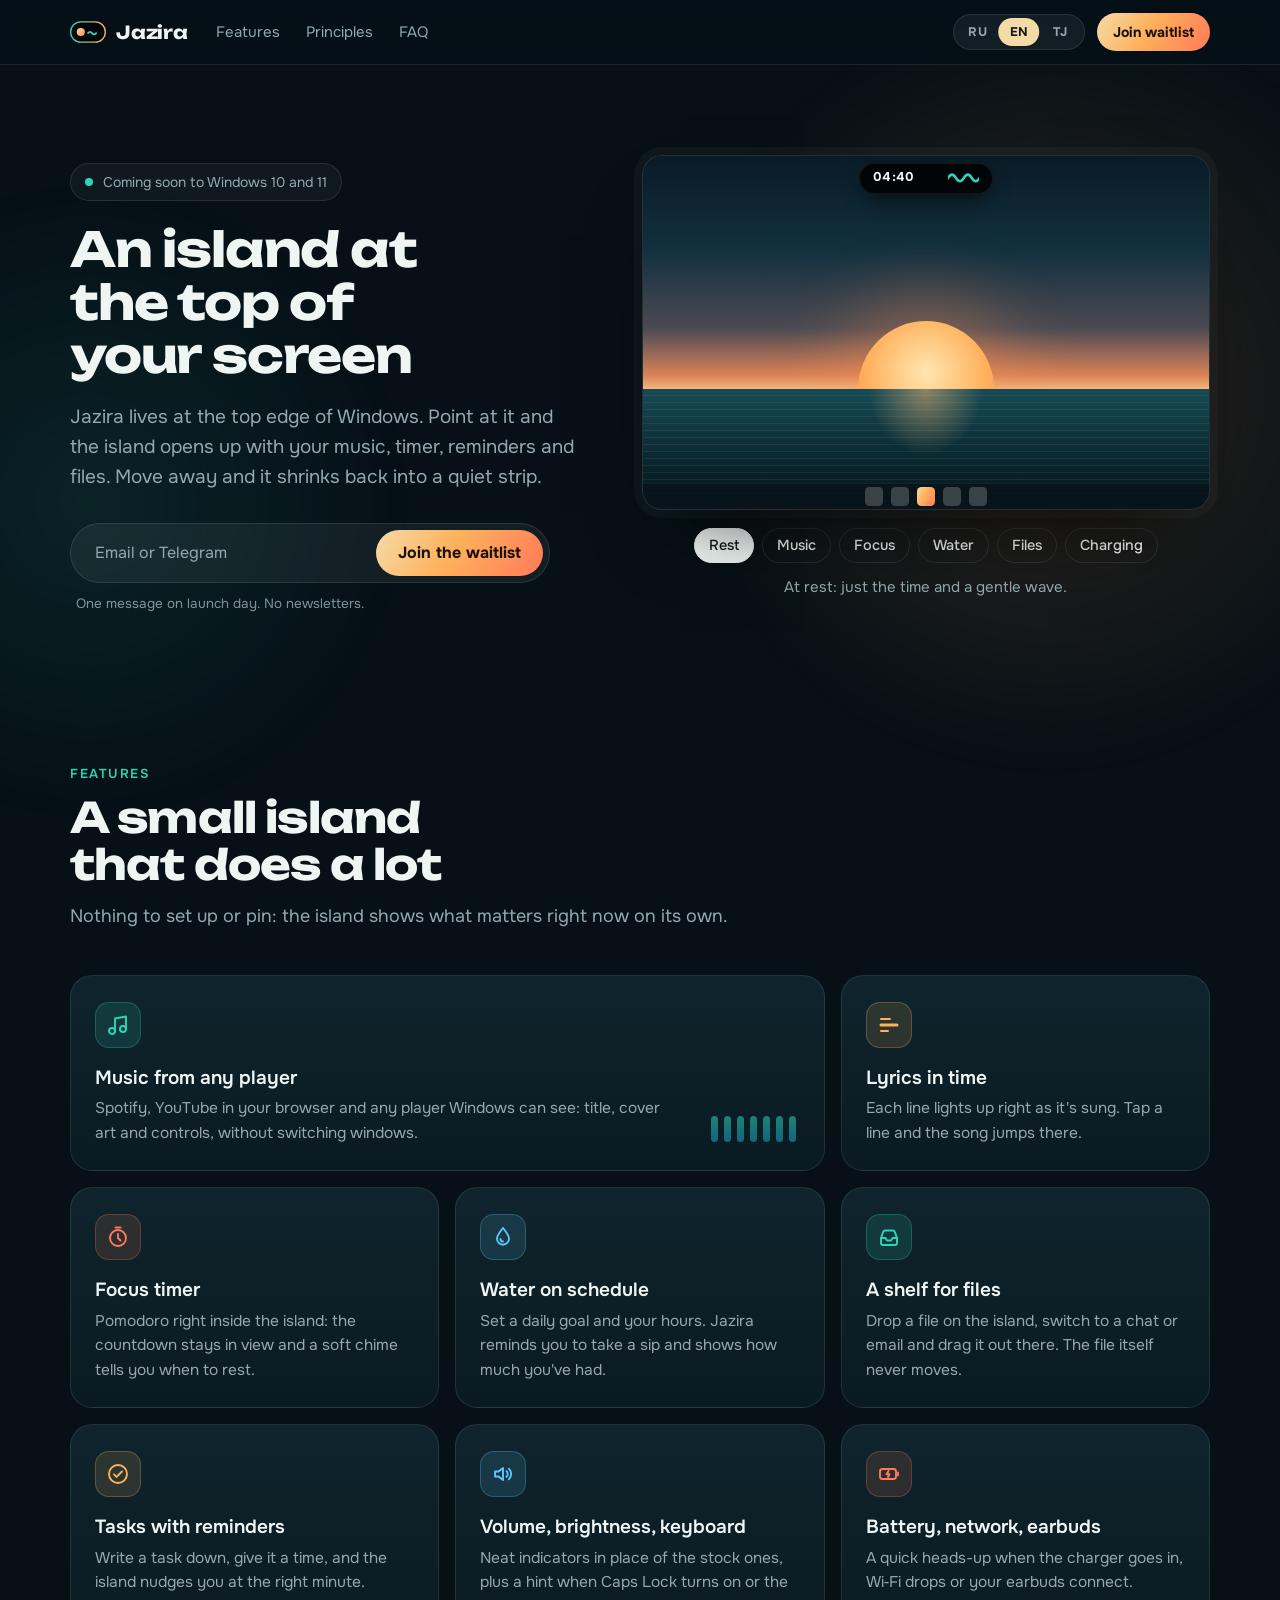
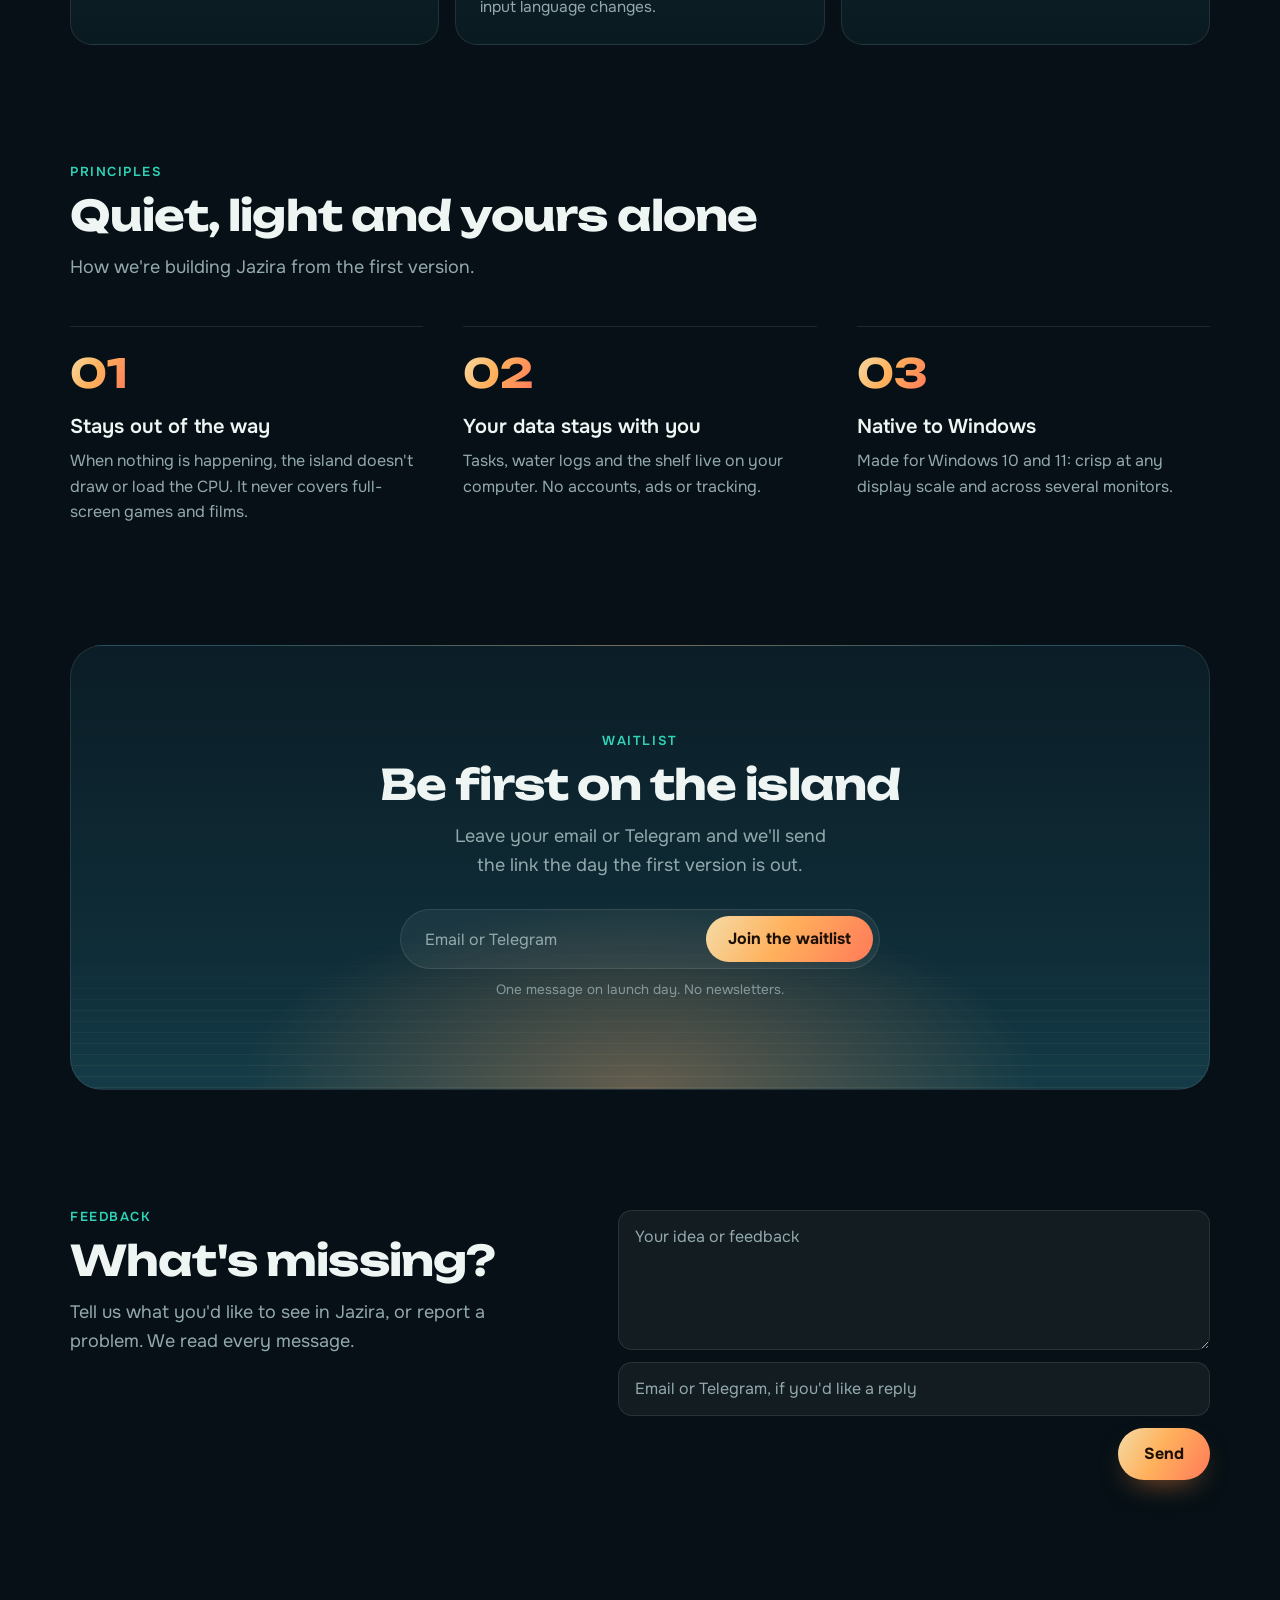
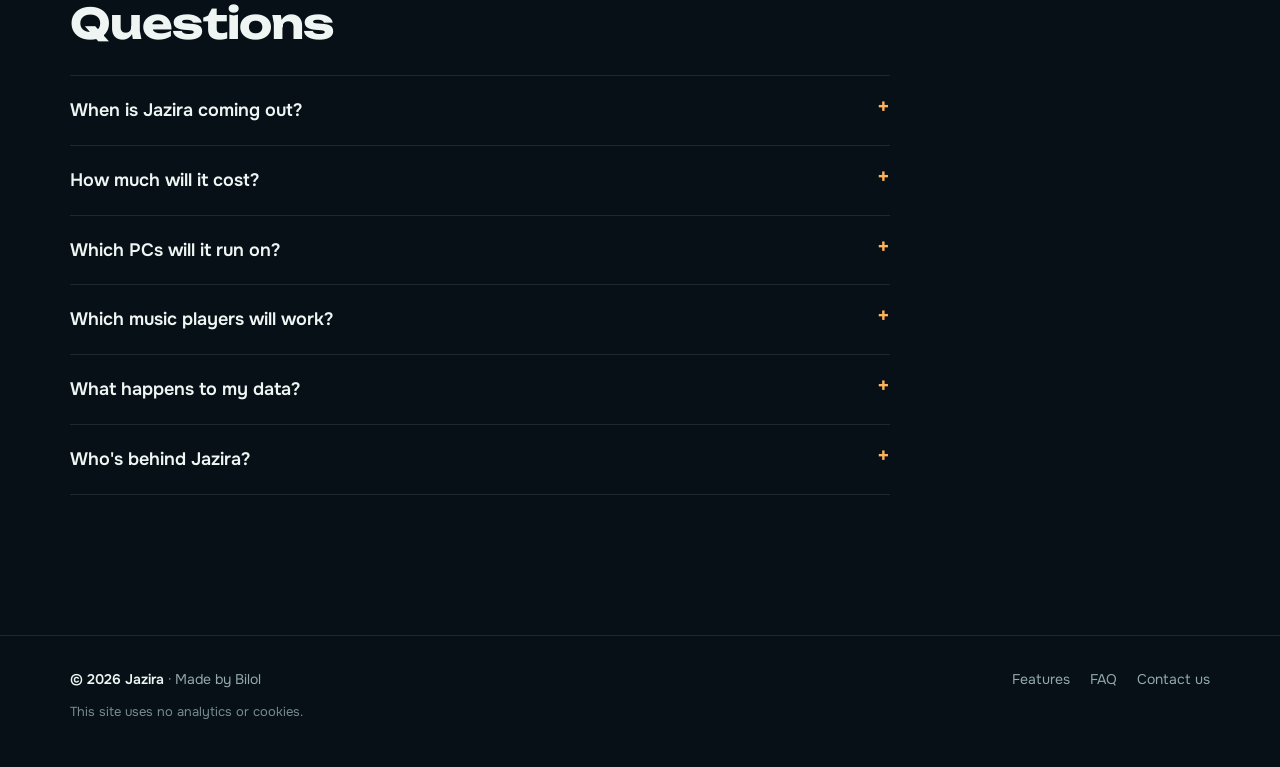
==== index.html @ 810c63dd "Лендинг Jazira: свой сайт с нуля, RU/EN/TJ, лист ожидания и отзывы Что сделано: - index.html + asset" ====
<!doctype html>
<html lang="ru">
<head>
<meta charset="utf-8">
<meta name="viewport" content="width=device-width, initial-scale=1, viewport-fit=cover">
<title>Jazira — маленький остров наверху экрана Windows</title>
<meta name="description" content="Jazira превращает верхний край экрана Windows в живой остров: музыка, тексты песен, таймер фокуса, вода, файлы и задачи — всё на расстоянии одного взгляда.">
<meta name="author" content="Bilol">
<meta name="theme-color" content="#061016">
<meta property="og:type" content="website">
<meta property="og:site_name" content="Jazira">
<meta property="og:title" content="Jazira — маленький остров наверху экрана Windows">
<meta property="og:description" content="Музыка, тексты песен, таймер фокуса, вода и файлы — в маленьком острове у верхнего края Windows.">
<!-- При публикации замените на абсолютный адрес: https://<домен>/assets/og.png -->
<meta property="og:image" content="assets/og.png">
<meta name="twitter:card" content="summary_large_image">
<link rel="icon" href="assets/icon.svg" type="image/svg+xml">
<link rel="icon" href="assets/icon-64.png" type="image/png" sizes="64x64">
<link rel="apple-touch-icon" href="assets/icon-192.png">
<link rel="preconnect" href="https://fonts.googleapis.com">
<link rel="preconnect" href="https://fonts.gstatic.com" crossorigin>
<link rel="stylesheet" href="https://fonts.googleapis.com/css2?family=Onest:wght@400..700&family=Unbounded:wght@500..800&display=swap">
<link rel="stylesheet" href="assets/style.css">
<script src="assets/i18n.js" defer></script>
<script src="assets/main.js" defer></script>
</head>
<body>
<a class="skip" href="#main" data-t="a11y.skip">Перейти к содержанию</a>

<header class="top">
  <div class="wrap top-in">
    <a class="logo" href="#main">
      <svg class="logo-mark" viewBox="0 0 40 24" aria-hidden="true">
        <defs>
          <linearGradient id="lgRim" x1="0" x2="1"><stop offset="0" stop-color="#2fd4b8"/><stop offset="1" stop-color="#ffb15c"/></linearGradient>
          <linearGradient id="lgSun" x1="0" y1="0" x2="1" y2="1"><stop offset="0" stop-color="#ffe0a3"/><stop offset="1" stop-color="#ff8a4c"/></linearGradient>
        </defs>
        <rect x=".75" y=".75" width="38.5" height="22.5" rx="11.25" fill="#020507" stroke="url(#lgRim)" stroke-width="1.5"/>
        <circle cx="12" cy="12" r="4.5" fill="url(#lgSun)"/>
        <path d="M20 13.2c1.5-1.9 3-1.9 4.5 0s3 1.9 4.5 0" fill="none" stroke="#2fd4b8" stroke-width="2" stroke-linecap="round"/>
      </svg>
      <span class="js-brand">Jazira</span>
    </a>
    <nav class="nav" aria-label="Главное меню" data-t-attr="aria-label:nav.label">
      <a href="#features" data-t="nav.features">Возможности</a>
      <a href="#principles" data-t="nav.principles">Принципы</a>
      <a href="#faq" data-t="nav.faq">Вопросы</a>
    </nav>
    <div class="top-r">
      <div class="lang" role="group" aria-label="Язык" data-t-attr="aria-label:lang.label">
        <i class="lang-thumb" aria-hidden="true"></i>
        <button type="button" data-lang="ru" aria-pressed="true">RU</button>
        <button type="button" data-lang="en" aria-pressed="false">EN</button>
        <button type="button" data-lang="tg" aria-pressed="false">TJ</button>
      </div>
      <a class="btn btn-sm top-cta wl-only" href="#waitlist" data-t="nav.join">Записаться</a>
      <a class="btn btn-sm top-cta live-only js-dl" href="#waitlist" data-t="nav.download">Скачать</a>
    </div>
  </div>
</header>

<main id="main">

  <!-- ================= Первый экран ================= -->
  <section class="hero">
    <div class="wrap hero-in">
      <div class="hero-text">
        <span class="badge"><i class="dot" aria-hidden="true"></i><span class="wl-only" data-t="hero.badge">Скоро для Windows 10 и 11</span><span class="live-only" data-t="hero.badge.live">Уже доступно для Windows 10 и 11</span></span>
        <h1 data-t="hero.title">Остров наверху вашего экрана</h1>
        <p class="lede" data-t="hero.lede">Jazira живёт у верхнего края Windows. Наведите курсор — остров раскроется и покажет музыку, таймер, напоминания и файлы. Уберите — и он снова станет тихой полоской.</p>

        <form class="wl wl-only js-wl" novalidate>
          <label class="hp" aria-hidden="true">Website <input type="text" name="website" tabindex="-1" autocomplete="off"></label>
          <div class="wl-row">
            <input type="text" name="contact" maxlength="120" autocomplete="email" required placeholder="Email или Telegram" aria-label="Ваш email или Telegram" data-t-attr="placeholder:wl.ph;aria-label:wl.label">
            <button class="btn" type="submit" data-t="wl.submit">Записаться</button>
          </div>
          <p class="wl-done" role="status" data-t="wl.done">Готово! Вы в списке — напишем, как только Jazira выйдет.</p>
          <p class="wl-msg" aria-live="polite"></p>
          <p class="wl-note" data-t="wl.note">Напишем один раз — в день выхода. Без рассылок.</p>
        </form>

        <div class="cta live-only">
          <a class="btn js-dl" href="#waitlist"><svg viewBox="0 0 24 24" fill="none" stroke="currentColor" stroke-width="2.2" stroke-linecap="round" stroke-linejoin="round" aria-hidden="true"><path d="M12 4v11m-5-5 5 5 5-5M5 20h14"/></svg><span data-t="hero.download">Скачать для Windows</span></a>
          <small data-t="hero.version">Версия</small>
        </div>
      </div>

      <!-- Демо: экран с островом, который сам переключает состояния -->
      <figure class="demo">
        <div class="screen" role="img" aria-label="Демо острова Jazira" data-t-attr="aria-label:demo.label">
          <div class="wall" aria-hidden="true"><i class="sky"></i><i class="sun"></i><i class="sea"></i></div>

          <div class="island" id="island" data-state="idle" aria-hidden="true">
            <div class="st st-idle">
              <b class="js-clock">18:55</b>
              <svg class="wave" viewBox="0 0 24 12"><path d="M-12 6q3-5 6 0t6 0t6 0t6 0t6 0t6 0"/></svg>
            </div>

            <div class="st st-music">
              <span class="cover"><svg viewBox="0 0 24 24"><path d="M9 17.5V6l10-2v11.5"/><circle cx="6.5" cy="17.5" r="2.5"/><circle cx="16.5" cy="15.5" r="2.5"/></svg></span>
              <span class="meta"><b>Morning Tide</b><small>Sea Lanterns</small></span>
              <span class="eq"><i></i><i></i><i></i><i></i></span>
              <span class="prog"><i></i></span>
            </div>

            <div class="st st-focus">
              <svg class="ring" viewBox="0 0 36 36"><circle class="ring-bg" cx="18" cy="18" r="15"/><circle class="ring-fg" cx="18" cy="18" r="15" pathLength="100"/></svg>
              <span class="meta"><small data-t="demo.focus">Фокус</small><b class="js-focus">24:12</b></span>
              <span class="round"><svg viewBox="0 0 24 24"><path d="M9 6v12M15 6v12"/></svg></span>
            </div>

            <div class="st st-water">
              <svg class="drop" viewBox="0 0 24 24"><path d="M12 3c3.6 4.3 6 7.7 6 10.7a6 6 0 0 1-12 0C6 10.7 8.4 7.3 12 3z"/></svg>
              <span class="meta"><b data-t="demo.water.amount">1,2 из 2 л</b><span class="bar"><i></i></span></span>
              <span class="round"><svg viewBox="0 0 24 24"><path d="M12 6v12M6 12h12"/></svg></span>
            </div>

            <div class="st st-files">
              <span class="file"><i class="f-pdf"><span>PDF</span></i><small>report.pdf</small></span>
              <span class="file"><i class="f-img"><svg viewBox="0 0 24 24"><path d="m4 17 5-5 4 4 2-2 5 5"/><circle cx="15.5" cy="8.5" r="1.8"/></svg></i><small>photo.jpg</small></span>
              <span class="file"><i class="f-zip"><span>ZIP</span></i><small>design.zip</small></span>
            </div>

            <div class="st st-charge">
              <span class="bolt"><svg viewBox="0 0 24 24"><path d="M13 3 6 13.5h5L10 21l7-10.5h-5z"/></svg></span>
              <b data-t="demo.charge">Зарядка</b>
              <b class="pct">78%</b>
            </div>
          </div>

          <div class="taskbar" aria-hidden="true"><i></i><i></i><i class="on"></i><i></i><i></i></div>
        </div>

        <div class="chips" role="group" aria-label="Состояния острова" data-t-attr="aria-label:demo.chips">
          <button type="button" data-s="idle" aria-pressed="true" data-t="demo.idle">Покой</button>
          <button type="button" data-s="music" aria-pressed="false" data-t="demo.music">Музыка</button>
          <button type="button" data-s="focus" aria-pressed="false" data-t="demo.focus">Фокус</button>
          <button type="button" data-s="water" aria-pressed="false" data-t="demo.water">Вода</button>
          <button type="button" data-s="files" aria-pressed="false" data-t="demo.files">Файлы</button>
          <button type="button" data-s="charge" aria-pressed="false" data-t="demo.charge">Зарядка</button>
        </div>
        <figcaption class="cap" id="cap" aria-live="polite" data-t="demo.cap.idle">В покое — только время и тихая волна.</figcaption>
      </figure>
    </div>
  </section>

  <!-- ================= Возможности ================= -->
  <section class="sec" id="features">
    <div class="wrap">
      <div class="sec-head">
        <span class="kicker" data-t="nav.features">Возможности</span>
        <h2 class="sec-title" data-t="feat.title">Маленький остров, много дел</h2>
        <p class="sec-lede" data-t="feat.lede">Ничего не нужно настраивать и закреплять: остров сам показывает то, что важно прямо сейчас.</p>
      </div>
      <div class="grid">
        <article class="card wide">
          <span class="ico"><svg viewBox="0 0 24 24"><path d="M9 18V5.5l11-2V16"/><circle cx="6" cy="18" r="3"/><circle cx="17" cy="16" r="3"/></svg></span>
          <h3 data-t="f.music.t">Музыка из любого плеера</h3>
          <p data-t="f.music.d">Spotify, YouTube в браузере и любой плеер, который видит Windows: название, обложка и управление — без переключения окон.</p>
          <span class="card-eq" aria-hidden="true"><i></i><i></i><i></i><i></i><i></i><i></i><i></i></span>
        </article>
        <article class="card">
          <span class="ico warm"><svg viewBox="0 0 24 24"><path d="M4 6h9M4 18h7"/><path d="M4 12h16" stroke-width="3"/></svg></span>
          <h3 data-t="f.lyrics.t">Тексты песен в такт</h3>
          <p data-t="f.lyrics.d">Каждая строчка подсвечивается ровно тогда, когда её поют. Нажмите на строку — песня перемотается к ней.</p>
        </article>
        <article class="card">
          <span class="ico coral"><svg viewBox="0 0 24 24"><circle cx="12" cy="13" r="8"/><path d="M12 9v4l2.5 2.5M9.5 2.5h5"/></svg></span>
          <h3 data-t="f.focus.t">Таймер фокуса</h3>
          <p data-t="f.focus.d">Помодоро прямо в острове: обратный отсчёт всегда на виду, а мягкий сигнал подскажет, когда пора отдохнуть.</p>
        </article>
        <article class="card">
          <span class="ico sky"><svg viewBox="0 0 24 24"><path d="M12 3c3.6 4.3 6 7.7 6 10.7a6 6 0 0 1-12 0C6 10.7 8.4 7.3 12 3z"/><path d="M9.5 14a2.5 2.5 0 0 0 2.5 2.5"/></svg></span>
          <h3 data-t="f.water.t">Вода по расписанию</h3>
          <p data-t="f.water.d">Задайте цель на день и рабочие часы — Jazira напомнит сделать глоток и покажет, сколько уже выпито.</p>
        </article>
        <article class="card">
          <span class="ico"><svg viewBox="0 0 24 24"><path d="M4 13 6.2 6.8A2 2 0 0 1 8.1 5.5h7.8a2 2 0 0 1 1.9 1.3L20 13v5a2 2 0 0 1-2 2H6a2 2 0 0 1-2-2z"/><path d="M4 13h4.5l1.5 2.5h4l1.5-2.5H20"/></svg></span>
          <h3 data-t="f.files.t">Полка для файлов</h3>
          <p data-t="f.files.d">Бросьте файл на остров, переключитесь в чат или почту и вытащите его туда. Сам файл остаётся на своём месте.</p>
        </article>
        <article class="card">
          <span class="ico warm"><svg viewBox="0 0 24 24"><circle cx="12" cy="12" r="9"/><path d="m8 12.3 2.6 2.6L16 9.5"/></svg></span>
          <h3 data-t="f.tasks.t">Задачи с напоминанием</h3>
          <p data-t="f.tasks.d">Запишите дело и поставьте время — в нужную минуту остров мягко напомнит.</p>
        </article>
        <article class="card">
          <span class="ico sky"><svg viewBox="0 0 24 24"><path d="M4 9.5h3.5L12 6v12l-4.5-3.5H4z"/><path d="M15.5 9.2a4 4 0 0 1 0 5.6M18 6.8a7.5 7.5 0 0 1 0 10.4"/></svg></span>
          <h3 data-t="f.keys.t">Громкость, яркость, раскладка</h3>
          <p data-t="f.keys.d">Аккуратные индикаторы вместо стандартных и подсказка, когда включился Caps Lock или сменился язык ввода.</p>
        </article>
        <article class="card">
          <span class="ico coral"><svg viewBox="0 0 24 24"><rect x="3" y="7" width="16" height="10" rx="2.5"/><path d="M21 10.5v3M11.5 9 9.5 12.2h3L11 15"/></svg></span>
          <h3 data-t="f.status.t">Батарея, сеть, наушники</h3>
          <p data-t="f.status.d">Короткое уведомление, когда подключили зарядку, пропал Wi‑Fi или подключились наушники.</p>
        </article>
      </div>
    </div>
  </section>

  <!-- ================= Принципы ================= -->
  <section class="sec" id="principles">
    <div class="wrap">
      <div class="sec-head">
        <span class="kicker" data-t="nav.principles">Принципы</span>
        <h2 class="sec-title" data-t="pr.title">Тихий, лёгкий и только ваш</h2>
        <p class="sec-lede" data-t="pr.lede">Так мы делаем Jazira с первой версии.</p>
      </div>
      <div class="pr">
        <div class="pr-item">
          <span class="pr-num">01</span>
          <h3 data-t="pr1.t">Не мешает работать</h3>
          <p data-t="pr1.d">Пока ничего не происходит, остров не рисует и не нагружает процессор. Игры и фильмы во весь экран он не перекрывает.</p>
        </div>
        <div class="pr-item">
          <span class="pr-num">02</span>
          <h3 data-t="pr2.t">Данные остаются у вас</h3>
          <p data-t="pr2.d">Задачи, вода и полка хранятся на вашем компьютере. Без аккаунтов, рекламы и слежки.</p>
        </div>
        <div class="pr-item">
          <span class="pr-num">03</span>
          <h3 data-t="pr3.t">Родной для Windows</h3>
          <p data-t="pr3.d">Сделан под Windows 10 и 11: чёткий при любом масштабе экрана и на нескольких мониторах.</p>
        </div>
      </div>
    </div>
  </section>

  <!-- ================= Лист ожидания (после релиза — скачивание) ================= -->
  <section class="sec" id="waitlist">
    <div class="wrap">
      <div class="horizon">
        <span class="kicker wl-only" data-t="wls.kicker">Лист ожидания</span>
        <h2 class="sec-title wl-only" data-t="wls.title">Будьте первыми на острове</h2>
        <h2 class="sec-title live-only" data-t="wls.title.live">Скачайте Jazira</h2>
        <p class="sec-lede wl-only" data-t="wls.lede">Оставьте email или Telegram — пришлём ссылку в день выхода первой версии.</p>
        <p class="sec-lede live-only" data-t="wls.lede.live">Windows 10 или 11, 64 бита.</p>

        <form class="wl wl-only js-wl" novalidate>
          <label class="hp" aria-hidden="true">Website <input type="text" name="website" tabindex="-1" autocomplete="off"></label>
          <div class="wl-row">
            <input type="text" name="contact" maxlength="120" autocomplete="email" required placeholder="Email или Telegram" aria-label="Ваш email или Telegram" data-t-attr="placeholder:wl.ph;aria-label:wl.label">
            <button class="btn" type="submit" data-t="wl.submit">Записаться</button>
          </div>
          <p class="wl-done" role="status" data-t="wl.done">Готово! Вы в списке — напишем, как только Jazira выйдет.</p>
          <p class="wl-msg" aria-live="polite"></p>
          <p class="wl-note" data-t="wl.note">Напишем один раз — в день выхода. Без рассылок.</p>
        </form>

        <div class="cta live-only">
          <a class="btn js-dl" href="#waitlist"><svg viewBox="0 0 24 24" fill="none" stroke="currentColor" stroke-width="2.2" stroke-linecap="round" stroke-linejoin="round" aria-hidden="true"><path d="M12 4v11m-5-5 5 5 5-5M5 20h14"/></svg><span data-t="hero.download">Скачать для Windows</span></a>
          <small data-t="hero.version">Версия</small>
        </div>
      </div>
    </div>
  </section>

  <!-- ================= Обратная связь ================= -->
  <section class="sec" id="feedback">
    <div class="wrap fb">
      <div>
        <span class="kicker" data-t="fb.kicker">Обратная связь</span>
        <h2 class="sec-title" data-t="fb.title">Чего не хватает?</h2>
        <p class="sec-lede" data-t="fb.lede">Расскажите, что вы хотели бы видеть в Jazira, или напишите о проблеме. Мы читаем каждое сообщение.</p>
      </div>
      <form class="js-fb" novalidate>
        <label class="hp" aria-hidden="true">Website <input type="text" name="website" tabindex="-1" autocomplete="off"></label>
        <textarea class="field" name="msg" maxlength="1500" required placeholder="Ваша идея или отзыв" aria-label="Ваша идея или отзыв" data-t-attr="placeholder:fb.msg.ph;aria-label:fb.msg.ph"></textarea>
        <input class="field" type="text" name="contact" maxlength="120" autocomplete="email" placeholder="Email или Telegram — если хотите ответ" aria-label="Контакт, необязательно" data-t-attr="placeholder:fb.contact.ph;aria-label:fb.contact.label">
        <div class="fb-row">
          <p class="fb-msg" aria-live="polite"></p>
          <button class="btn" type="submit" data-t="fb.submit">Отправить</button>
        </div>
      </form>
    </div>
  </section>

  <!-- ================= Вопросы ================= -->
  <section class="sec" id="faq">
    <div class="wrap faq">
      <h2 class="sec-title" data-t="faq.title">Вопросы</h2>
      <details><summary data-t="faq.q1">Когда выйдет Jazira?</summary><p data-t="faq.a1">Мы собираем первую версию. Запишитесь в лист ожидания — напишем в тот же день, когда она будет готова.</p></details>
      <details><summary data-t="faq.q2">Сколько это будет стоить?</summary><p data-t="faq.a2">Условия объявим до выхода, и первыми их узнают те, кто в листе ожидания.</p></details>
      <details><summary data-t="faq.q3">На каких компьютерах заработает?</summary><p data-t="faq.a3">На Windows 10 и Windows 11, 64 бита.</p></details>
      <details><summary data-t="faq.q4">Какие плееры поддерживаются?</summary><p data-t="faq.a4">Любые, что появляются в системном управлении музыкой Windows: Spotify, браузеры с YouTube и Яндекс Музыкой, Windows Media Player и другие.</p></details>
      <details><summary data-t="faq.q5">Что будет с моими данными?</summary><p data-t="faq.a5">В приложении — ничего: всё хранится на вашем компьютере. С этого сайта к нам попадает только то, что вы сами отправили через формы, и мы используем это лишь для ответа и письма о выходе.</p></details>
      <details><summary data-t="faq.q6">Кто делает Jazira?</summary><p data-t="faq.a6">Bilol. Если есть вопрос, идея или хотите помочь — напишите через <a href="#feedback">форму обратной связи</a>.</p></details>
    </div>
  </section>
</main>

<footer class="foot">
  <div class="wrap foot-in">
    <p class="foot-brand"><b>© <span class="js-year">2026</span> <span class="js-brand">Jazira</span></b> · <span data-t="foot.made">Сделано Bilol</span></p>
    <nav class="foot-nav" aria-label="Ссылки" data-t-attr="aria-label:foot.nav">
      <a href="#features" data-t="nav.features">Возможности</a>
      <a href="#faq" data-t="nav.faq">Вопросы</a>
      <a href="#feedback" data-t="foot.feedback">Написать нам</a>
      <a class="js-tg" href="#" hidden>Telegram</a>
    </nav>
    <p class="foot-note" data-t="foot.privacy">Сайт не использует аналитику и cookie.</p>
  </div>
</footer>
</body>
</html>
---- assets/style.css ----
/* Jazira — стили лендинга. Тёмная тема «ночное море и закат». */

/* ===== Токены ===== */
:root {
  color-scheme: dark;
  --bg: #061016;
  --panel: #0a1a21;
  --panel-2: #0f242d;
  --ink: #eef5f3;
  --mist: #93a9ad;
  --line: rgba(238, 245, 243, .1);
  --lagoon: #2fd4b8;
  --sky: #5cc8ff;
  --sand: #f4dba6;
  --sun: #ffb15c;
  --coral: #ff7a59;
  --sunset: linear-gradient(120deg, var(--sand), var(--sun) 45%, var(--coral));
  --display: "Unbounded", "Segoe UI", system-ui, sans-serif;
  --text: "Onest", "Segoe UI", system-ui, sans-serif;
  --spring: cubic-bezier(.34, 1.36, .5, 1);
  --gutter: clamp(16px, 4vw, 32px);
}
* { box-sizing: border-box; }
html { scroll-behavior: smooth; -webkit-text-size-adjust: 100%; }
body {
  margin: 0; background: var(--bg); color: var(--ink);
  font: 17px/1.6 var(--text); -webkit-font-smoothing: antialiased; overflow-x: clip;
}
[hidden] { display: none !important; }
a { color: inherit; }
:focus-visible { outline: 2px solid var(--sand); outline-offset: 3px; border-radius: 8px; }
.wrap { width: min(1140px, 100% - 2 * var(--gutter)); margin-inline: auto; }
section[id] { scroll-margin-top: 72px; }

/* Режимы сайта: до релиза — лист ожидания, после — скачивание (класс .live на body) */
body:not(.live) .live-only, body.live .wl-only { display: none !important; }

.skip { position: absolute; left: -9999px; top: 12px; z-index: 100; padding: 8px 14px; border-radius: 10px; background: var(--ink); color: var(--bg); text-decoration: none; font-weight: 600; }
.skip:focus { left: 16px; }

/* ===== Кнопки ===== */
.btn {
  display: inline-flex; align-items: center; justify-content: center; gap: 10px;
  height: 52px; padding: 0 26px; border: 0; border-radius: 999px; cursor: pointer;
  background: var(--sunset); color: #1c1006; font: 700 16px/1 var(--text); text-decoration: none; white-space: nowrap;
  box-shadow: 0 12px 30px -14px rgba(255, 138, 61, .7);
  transition: transform .25s var(--spring), box-shadow .25s, opacity .2s;
}
.btn:hover { transform: translateY(-2px); box-shadow: 0 16px 36px -14px rgba(255, 138, 61, .85); }
.btn:disabled { opacity: .6; cursor: default; transform: none; }
.btn svg { width: 18px; height: 18px; flex: none; }
.btn-sm { height: 38px; padding: 0 16px; font-size: 14px; box-shadow: none; }

/* ===== Шапка ===== */
.top {
  position: sticky; top: 0; z-index: 30;
  background: rgba(6, 16, 22, .74); border-bottom: 1px solid var(--line);
  -webkit-backdrop-filter: blur(14px) saturate(140%); backdrop-filter: blur(14px) saturate(140%);
}
.top-in { display: flex; align-items: center; gap: 28px; height: 64px; }
.logo { display: flex; align-items: center; gap: 10px; color: var(--ink); text-decoration: none; font: 700 18px/1 var(--display); letter-spacing: -.01em; }
.logo-mark { width: 36px; height: 22px; flex: none; }
.nav { display: flex; gap: 26px; }
.nav a { color: var(--mist); text-decoration: none; font-size: 15px; transition: color .2s; }
.nav a:hover { color: var(--ink); }
.top-r { margin-left: auto; display: flex; align-items: center; gap: 12px; }

/* Переключатель языка: три кнопки и бегунок, позицию задаёт --i из main.js */
.lang {
  --i: 0;
  position: relative; display: grid; grid-template-columns: repeat(3, 1fr); padding: 3px; border-radius: 999px;
  background: rgba(238, 245, 243, .06); border: 1px solid var(--line);
}
.lang button {
  position: relative; z-index: 1; border: 0; background: none; cursor: pointer; border-radius: 999px;
  padding: 8px 11px; color: var(--mist); font: 700 12.5px/1 var(--text); letter-spacing: .05em; transition: color .25s;
}
.lang button[aria-pressed="true"] { color: #10171a; }
.lang-thumb {
  position: absolute; top: 3px; bottom: 3px; left: 3px; width: calc((100% - 6px) / 3); border-radius: 999px;
  background: var(--sand); transform: translateX(calc(var(--i) * 100%)); transition: transform .45s var(--spring);
}
@media (max-width: 820px) { .nav { display: none; } }
@media (max-width: 440px) { .top-cta { display: none !important; } .top-in { gap: 12px; } }

/* ===== Первый экран ===== */
/* clip, а не hidden: свечение не даёт горизонтальной прокрутки, но секция не становится областью прокрутки */
.hero { position: relative; overflow-x: clip; padding: clamp(44px, 7vw, 92px) 0 24px; }
.hero::before, .hero::after { content: ""; position: absolute; pointer-events: none; border-radius: 50%; filter: blur(10px); }
.hero::before { right: -12%; top: -10%; width: 60%; aspect-ratio: 1; background: radial-gradient(closest-side, rgba(255, 154, 77, .16), transparent); }
.hero::after { left: -18%; top: 20%; width: 50%; aspect-ratio: 1; background: radial-gradient(closest-side, rgba(47, 212, 184, .1), transparent); }
.hero-in { position: relative; z-index: 1; display: grid; grid-template-columns: minmax(0, 1fr) minmax(0, 1.12fr); gap: clamp(32px, 5vw, 64px); align-items: center; }
@media (max-width: 980px) { .hero-in { grid-template-columns: 1fr; } }

.badge { display: inline-flex; align-items: center; gap: 10px; padding: 7px 14px; border-radius: 999px; border: 1px solid var(--line); background: rgba(238, 245, 243, .04); color: var(--mist); font-size: 14px; }
.badge .dot { width: 8px; height: 8px; border-radius: 50%; background: var(--lagoon); animation: pulse 2.4s ease-in-out infinite; }
h1 { margin: 22px 0 0; font: 700 clamp(30px, 3.9vw, 48px)/1.1 var(--display); letter-spacing: -.025em; text-wrap: balance; }
.lede { margin: 20px 0 0; max-width: 34em; color: var(--mist); font-size: clamp(17px, 1.5vw, 19px); }
.cta { margin-top: 30px; display: flex; flex-wrap: wrap; align-items: center; gap: 12px 18px; }
.cta small { color: var(--mist); font-size: 14px; }

/* ===== Форма листа ожидания ===== */
.wl { margin-top: 30px; max-width: 480px; }
.wl-row {
  display: flex; gap: 6px; padding: 6px; border-radius: 999px;
  background: rgba(238, 245, 243, .06); border: 1px solid var(--line); transition: border-color .2s;
}
.wl-row:focus-within { border-color: rgba(244, 219, 166, .45); }
.wl-row input { flex: 1; min-width: 0; height: 46px; padding: 0 18px; border: 0; outline: 0; background: transparent; color: var(--ink); font: 16px var(--text); }
.wl-row input::placeholder { color: var(--mist); }
.wl-row .btn { height: 46px; padding: 0 22px; box-shadow: none; }
.wl-msg { margin: 10px 6px 0; color: var(--mist); font-size: 14.5px; }
.wl-msg:empty { display: none; }
.wl-msg.err { color: #ff9b8a; }
.wl-note { margin: 10px 6px 0; color: var(--mist); font-size: 13.5px; opacity: .85; }
.wl-done { display: none; margin: 0; padding: 14px 20px 14px 46px; border-radius: 22px; position: relative; background: rgba(47, 212, 184, .12); color: #9ff3df; font-weight: 600; }
.wl-done::before { content: ""; position: absolute; left: 18px; top: 50%; width: 16px; height: 9px; margin-top: -7px; border: solid currentColor; border-width: 0 0 2.5px 2.5px; transform: rotate(-45deg); }
.wl.joined .wl-row, .wl.joined .wl-note, .wl.joined .wl-msg { display: none; }
.wl.joined .wl-done { display: block; }
@media (max-width: 480px) {
  .wl-row { flex-direction: column; border-radius: 24px; padding: 8px; }
  .wl-row input { text-align: center; }
  .wl-row .btn { width: 100%; }
}

/* Ловушка для ботов: поле не видно людям, но его заполняют спам-скрипты */
.hp { position: absolute; left: -9999px; width: 1px; height: 1px; overflow: hidden; opacity: 0; }

/* ===== Демо: экран с островом ===== */
.demo { margin: 0; }
.screen {
  position: relative; aspect-ratio: 16 / 10; border-radius: 20px; overflow: hidden; container-type: inline-size;
  background: #07141b; border: 1px solid rgba(238, 245, 243, .12);
  box-shadow: 0 40px 80px -40px rgba(0, 0, 0, .9), 0 0 0 8px rgba(238, 245, 243, .03);
}
.wall, .wall i { position: absolute; display: block; }
.wall { inset: 0; }
.sky { inset: 0 0 34% 0; background: linear-gradient(180deg, #0a1b26 0%, #12303f 40%, #4b4a53 74%, #d98257 94%, #f3b57a 100%); }
.sun {
  left: 50%; top: 66%; width: 24%; aspect-ratio: 1; border-radius: 50%; transform: translate(-50%, -50%);
  background: radial-gradient(circle at 50% 38%, #ffe6b0, #ffb15c 55%, #ff7a59); box-shadow: 0 0 70px 24px rgba(255, 150, 80, .32);
}
.sea {
  inset: 66% 0 0 0;
  background:
    radial-gradient(14% 75% at 50% 0, rgba(255, 190, 120, .5), transparent 72%),
    repeating-linear-gradient(180deg, transparent 0 6px, rgba(255, 205, 150, .08) 6px 7px),
    linear-gradient(180deg, #164b56, #082129 70%, #061a21);
}
.taskbar {
  position: absolute; left: 0; right: 0; bottom: 0; height: 7.5%;
  display: flex; justify-content: center; align-items: center; gap: 1.4%;
  background: rgba(8, 18, 24, .76); border-top: 1px solid rgba(255, 255, 255, .06);
}
.taskbar i { width: 3.2%; aspect-ratio: 1; border-radius: 24%; background: rgba(255, 255, 255, .2); }
.taskbar i.on { background: var(--sunset); }

/* Остров: размер задаёт состояние, содержимое проявляется после того, как форма «доехала».
   Единица — em: шрифт острова растёт вместе с шириной экрана (cqw). */
.island {
  --w: 11em; --h: 2.5em; --r: 1.25em;
  position: absolute; top: 2%; left: 50%; transform: translateX(-50%); overflow: hidden;
  width: var(--w); height: var(--h); border-radius: var(--r);
  font: 500 clamp(7px, 2.15cqw, 14px)/1.25 var(--text); color: #f2f7f6;
  background: #020507; box-shadow: 0 .7em 1.8em -.5em rgba(0, 0, 0, .75), inset 0 0 0 1px rgba(255, 255, 255, .07);
  transition: width .6s var(--spring), height .6s var(--spring), border-radius .6s var(--spring);
}
.island[data-state="music"] { --w: 25em; --h: 6.4em; --r: 2em; }
.island[data-state="focus"] { --w: 20em; --h: 4.2em; --r: 2.1em; }
.island[data-state="water"] { --w: 21em; --h: 4.2em; --r: 2.1em; }
.island[data-state="files"] { --w: 24em; --h: 6.2em; --r: 2em; }
.island[data-state="charge"] { --w: 16em; --h: 2.8em; --r: 1.4em; }

.st { position: absolute; inset: 0; display: flex; align-items: center; gap: .8em; padding: 0 1.15em; opacity: 0; pointer-events: none; transition: opacity .15s ease; white-space: nowrap; }
.island[data-state="idle"] .st-idle,
.island[data-state="music"] .st-music,
.island[data-state="focus"] .st-focus,
.island[data-state="water"] .st-water,
.island[data-state="files"] .st-files,
.island[data-state="charge"] .st-charge { opacity: 1; transition: opacity .35s ease .25s; }
.st svg { flex: none; }
.st .meta { display: flex; flex-direction: column; min-width: 0; }
.st .meta small { color: rgba(242, 247, 246, .6); font-size: .82em; }
.round { margin-left: auto; width: 2.2em; height: 2.2em; border-radius: 50%; display: grid; place-items: center; background: rgba(255, 255, 255, .12); }
.round svg { width: 1.1em; height: 1.1em; fill: none; stroke: #fff; stroke-width: 2.6; stroke-linecap: round; }

.st-idle { justify-content: space-between; }
.st-idle b { font-size: 1.05em; font-variant-numeric: tabular-nums; letter-spacing: .02em; }
.wave { width: 2.6em; height: 1.3em; }
.wave path { fill: none; stroke: var(--lagoon); stroke-width: 2; stroke-linecap: round; animation: wave 1.6s linear infinite; }

.st-music { display: grid; grid-template-columns: auto minmax(0, 1fr) auto; grid-template-rows: 1fr auto; column-gap: .9em; row-gap: .55em; padding: .95em 1.35em 1em; }
.cover { width: 3.2em; height: 3.2em; border-radius: .8em; display: grid; place-items: center; background: linear-gradient(140deg, var(--lagoon), #1b6f8a 50%, var(--sun)); }
.cover svg { width: 1.5em; height: 1.5em; fill: none; stroke: #fff; stroke-width: 2; stroke-linecap: round; stroke-linejoin: round; }
.st-music .meta b { font-size: 1.05em; overflow: hidden; text-overflow: ellipsis; }
.eq { display: flex; align-items: flex-end; gap: .22em; height: 1.4em; }
.eq i { display: block; width: .3em; height: 40%; border-radius: .2em; background: var(--lagoon); animation: eq .9s ease-in-out infinite; }
.eq i:nth-child(2) { animation-delay: -.25s; } .eq i:nth-child(3) { animation-delay: -.5s; } .eq i:nth-child(4) { animation-delay: -.7s; }
.prog { grid-column: 1 / -1; height: .32em; border-radius: .3em; overflow: hidden; background: rgba(255, 255, 255, .14); }
.prog i { display: block; height: 100%; width: 38%; border-radius: inherit; background: #fff; animation: prog 16s linear infinite; }

.ring { width: 2.7em; height: 2.7em; transform: rotate(-90deg); }
.ring circle { fill: none; stroke-width: 3.4; }
.ring-bg { stroke: rgba(255, 122, 89, .22); }
.ring-fg { stroke: var(--coral); stroke-linecap: round; stroke-dasharray: 100; stroke-dashoffset: 3; transition: stroke-dashoffset .4s; }
.st-focus .meta b { font-size: 1.55em; font-variant-numeric: tabular-nums; line-height: 1.1; }

.drop { width: 1.9em; height: 1.9em; }
.drop path { fill: var(--sky); }
.st-water .meta { gap: .4em; }
.st-water .meta b { font-size: 1.15em; }
.bar { display: block; width: 9em; height: .42em; border-radius: .3em; background: rgba(255, 255, 255, .14); overflow: hidden; }
.bar i { display: block; width: 60%; height: 100%; border-radius: inherit; background: linear-gradient(90deg, #1f8fe0, var(--sky)); }

.st-files { justify-content: center; gap: 1.1em; }
.file { display: flex; flex-direction: column; align-items: center; gap: .35em; }
.file i { width: 2.9em; height: 3.3em; border-radius: .55em; display: grid; place-items: center; }
.file i span { font-size: .62em; font-weight: 800; letter-spacing: .04em; }
.file i svg { width: 1.6em; height: 1.6em; fill: none; stroke: #fff; stroke-width: 2; stroke-linecap: round; stroke-linejoin: round; }
.file small { font-size: .72em; color: rgba(242, 247, 246, .72); }
.f-pdf { background: linear-gradient(160deg, #ff8a6a, #e2483a); }
.f-img { background: linear-gradient(140deg, #ffcf7a, #2fb7a0); }
.f-zip { background: linear-gradient(160deg, #9aa6ff, #5b6cff); }
.island[data-state="files"] .file { animation: drop-in .5s var(--spring) both; }
.island[data-state="files"] .file:nth-child(1) { animation-delay: .3s; }
.island[data-state="files"] .file:nth-child(2) { animation-delay: .42s; }
.island[data-state="files"] .file:nth-child(3) { animation-delay: .54s; }

.bolt { width: 1.75em; height: 1.75em; border-radius: 50%; display: grid; place-items: center; background: #23c766; }
.bolt svg { width: 1.05em; height: 1.05em; fill: #fff; }
.st-charge .pct { margin-left: auto; color: #6ff5a1; font-variant-numeric: tabular-nums; }

.chips { display: flex; flex-wrap: wrap; justify-content: center; gap: 8px; margin-top: 18px; }
.chips button {
  padding: 7px 14px; border-radius: 999px; border: 1px solid var(--line); background: transparent; cursor: pointer;
  color: var(--ink); font: 500 14.5px/1.3 var(--text); transition: background .2s, border-color .2s, color .2s;
}
.chips button:hover { border-color: rgba(238, 245, 243, .3); }
.chips button[aria-pressed="true"] { background: var(--ink); border-color: var(--ink); color: #10171a; }
.cap { min-height: 3.2em; margin: 12px auto 0; max-width: 32em; text-align: center; color: var(--mist); font-size: 15px; }

/* ===== Общие секции ===== */
.sec { padding: clamp(72px, 10vw, 120px) 0 0; }
.sec-head { max-width: 720px; margin-bottom: 44px; }
.kicker { display: block; margin-bottom: 14px; color: var(--lagoon); font: 600 13px/1 var(--text); letter-spacing: .12em; text-transform: uppercase; }
.sec-title { margin: 0; font: 700 clamp(26px, 3.4vw, 42px)/1.12 var(--display); letter-spacing: -.02em; text-wrap: balance; }
.sec-lede { margin: 14px 0 0; max-width: 38em; color: var(--mist); font-size: 18px; }

/* ===== Возможности: сетка карточек ===== */
.grid { display: grid; grid-template-columns: repeat(3, minmax(0, 1fr)); gap: 16px; }
.card { position: relative; overflow: hidden; padding: 26px 24px 24px; border-radius: 22px; border: 1px solid var(--line); background: linear-gradient(180deg, var(--panel-2), var(--panel)); }
.card.wide { grid-column: span 2; padding-right: 150px; }
.card h3 { margin: 18px 0 6px; font: 600 19px/1.3 var(--text); }
.card p { margin: 0; color: var(--mist); font-size: 15.5px; }
.ico {
  --c: var(--lagoon);
  width: 46px; height: 46px; border-radius: 14px; display: grid; place-items: center; color: var(--c);
  background: color-mix(in srgb, var(--c) 13%, transparent); box-shadow: inset 0 0 0 1px color-mix(in srgb, var(--c) 26%, transparent);
}
.ico.warm { --c: var(--sun); }
.ico.coral { --c: var(--coral); }
.ico.sky { --c: var(--sky); }
.ico svg { width: 24px; height: 24px; fill: none; stroke: currentColor; stroke-width: 1.9; stroke-linecap: round; stroke-linejoin: round; }
.card-eq { position: absolute; right: 28px; bottom: 28px; display: flex; align-items: flex-end; gap: 6px; height: 64px; opacity: .55; }
.card-eq i { display: block; width: 7px; height: 40%; border-radius: 4px; background: linear-gradient(var(--lagoon), #1aa3c4); animation: eq 1.3s ease-in-out infinite; }
.card-eq i:nth-child(2n) { animation-delay: -.4s; } .card-eq i:nth-child(3n) { animation-delay: -.8s; } .card-eq i:nth-child(5) { animation-delay: -1.1s; }
@media (max-width: 900px) { .grid { grid-template-columns: repeat(2, minmax(0, 1fr)); } }
@media (max-width: 600px) {
  .grid { grid-template-columns: 1fr; }
  .card.wide { grid-column: auto; padding-right: 24px; }
  .card-eq { display: none; }
}

/* ===== Принципы ===== */
.pr { display: grid; grid-template-columns: repeat(3, minmax(0, 1fr)); gap: 16px 40px; }
.pr-item { padding-top: 26px; border-top: 1px solid var(--line); }
.pr-num { display: inline-block; font: 700 40px/1 var(--display); background: var(--sunset); -webkit-background-clip: text; background-clip: text; color: transparent; }
.pr-item h3 { margin: 18px 0 8px; font: 600 20px/1.3 var(--text); }
.pr-item p { margin: 0; color: var(--mist); font-size: 16px; }
@media (max-width: 800px) { .pr { grid-template-columns: 1fr; gap: 8px; } }

/* ===== Лист ожидания: карточка-горизонт ===== */
.horizon {
  position: relative; overflow: hidden; text-align: center; border-radius: 32px; border: 1px solid var(--line);
  padding: clamp(48px, 7vw, 88px) clamp(20px, 5vw, 64px);
  background: radial-gradient(50% 60% at 50% 100%, rgba(255, 160, 90, .34), transparent 70%), linear-gradient(180deg, #0b1d26, #0f2d38 70%, #143c48);
}
.horizon::after {
  content: ""; position: absolute; left: 0; right: 0; bottom: 0; height: 40%; pointer-events: none;
  background: repeating-linear-gradient(180deg, transparent 0 10px, rgba(255, 205, 150, .07) 10px 11px);
  -webkit-mask: linear-gradient(transparent, #000); mask: linear-gradient(transparent, #000);
}
.horizon > * { position: relative; z-index: 1; }
.horizon .sec-title, .horizon .sec-lede { margin-inline: auto; text-wrap: balance; }
.horizon .sec-title { max-width: 18ch; }
.horizon .wl { margin: 30px auto 0; text-align: left; }
.horizon .wl-note, .horizon .wl-msg { text-align: center; }
.horizon .cta { justify-content: center; }

/* ===== Обратная связь ===== */
.fb { display: grid; grid-template-columns: minmax(0, .9fr) minmax(0, 1.1fr); gap: clamp(28px, 5vw, 64px); align-items: start; }
.fb form { position: relative; display: grid; gap: 12px; }
.field {
  width: 100%; padding: 14px 16px; border-radius: 14px; border: 1px solid var(--line); outline: 0; resize: vertical;
  background: rgba(238, 245, 243, .05); color: var(--ink); font: 16px/1.5 var(--text); transition: border-color .2s;
}
.field:focus { border-color: rgba(244, 219, 166, .45); }
.field::placeholder { color: var(--mist); }
textarea.field { min-height: 140px; }
.fb-row { display: flex; align-items: center; justify-content: space-between; gap: 12px 20px; flex-wrap: wrap; }
.fb-msg { flex: 1 1 200px; margin: 0; color: var(--mist); font-size: 15px; }
.fb-msg.ok { color: #8ff0c6; }
.fb-msg.err { color: #ff9b8a; }
@media (max-width: 800px) { .fb { grid-template-columns: 1fr; } }

/* ===== Вопросы ===== */
.faq > * { max-width: 820px; }
.faq .sec-title { margin-bottom: 28px; }
details { border-top: 1px solid var(--line); padding: 20px 0; }
details:last-of-type { border-bottom: 1px solid var(--line); }
summary { display: flex; justify-content: space-between; gap: 20px; cursor: pointer; list-style: none; font-weight: 600; font-size: 18px; }
summary::-webkit-details-marker { display: none; }
summary::after { content: "+"; flex: none; color: var(--sun); font-size: 22px; line-height: 1; transition: transform .25s; }
details[open] summary::after { transform: rotate(45deg); }
details p { margin: 12px 0 0; max-width: 40em; color: var(--mist); font-size: 16px; }
details a { color: var(--sand); }

/* ===== Подвал ===== */
.foot { margin-top: clamp(80px, 12vw, 140px); padding: 32px 0 44px; border-top: 1px solid var(--line); color: var(--mist); font-size: 14px; }
.foot-in { display: flex; flex-wrap: wrap; align-items: center; justify-content: space-between; gap: 12px 28px; }
.foot-brand { margin: 0; }
.foot-brand b { color: var(--ink); font-weight: 600; }
.foot-nav { display: flex; flex-wrap: wrap; gap: 8px 20px; }
.foot-nav a { text-decoration: none; }
.foot-nav a:hover { color: var(--ink); }
.foot-note { flex-basis: 100%; margin: 0; font-size: 13px; opacity: .8; }

/* ===== Анимации ===== */
@keyframes pulse { 0%, 100% { box-shadow: 0 0 0 4px rgba(47, 212, 184, .18); } 50% { box-shadow: 0 0 0 7px rgba(47, 212, 184, .05); } }
@keyframes wave { to { transform: translateX(12px); } }
@keyframes eq { 0%, 100% { height: 30%; } 50% { height: 100%; } }
@keyframes prog { from { width: 22%; } to { width: 78%; } }
@keyframes drop-in { from { opacity: 0; transform: translateY(-.9em) scale(.8); } to { opacity: 1; transform: none; } }
@media (prefers-reduced-motion: reduce) {
  *, *::before, *::after { animation: none !important; transition: none !important; }
  html { scroll-behavior: auto; }
}
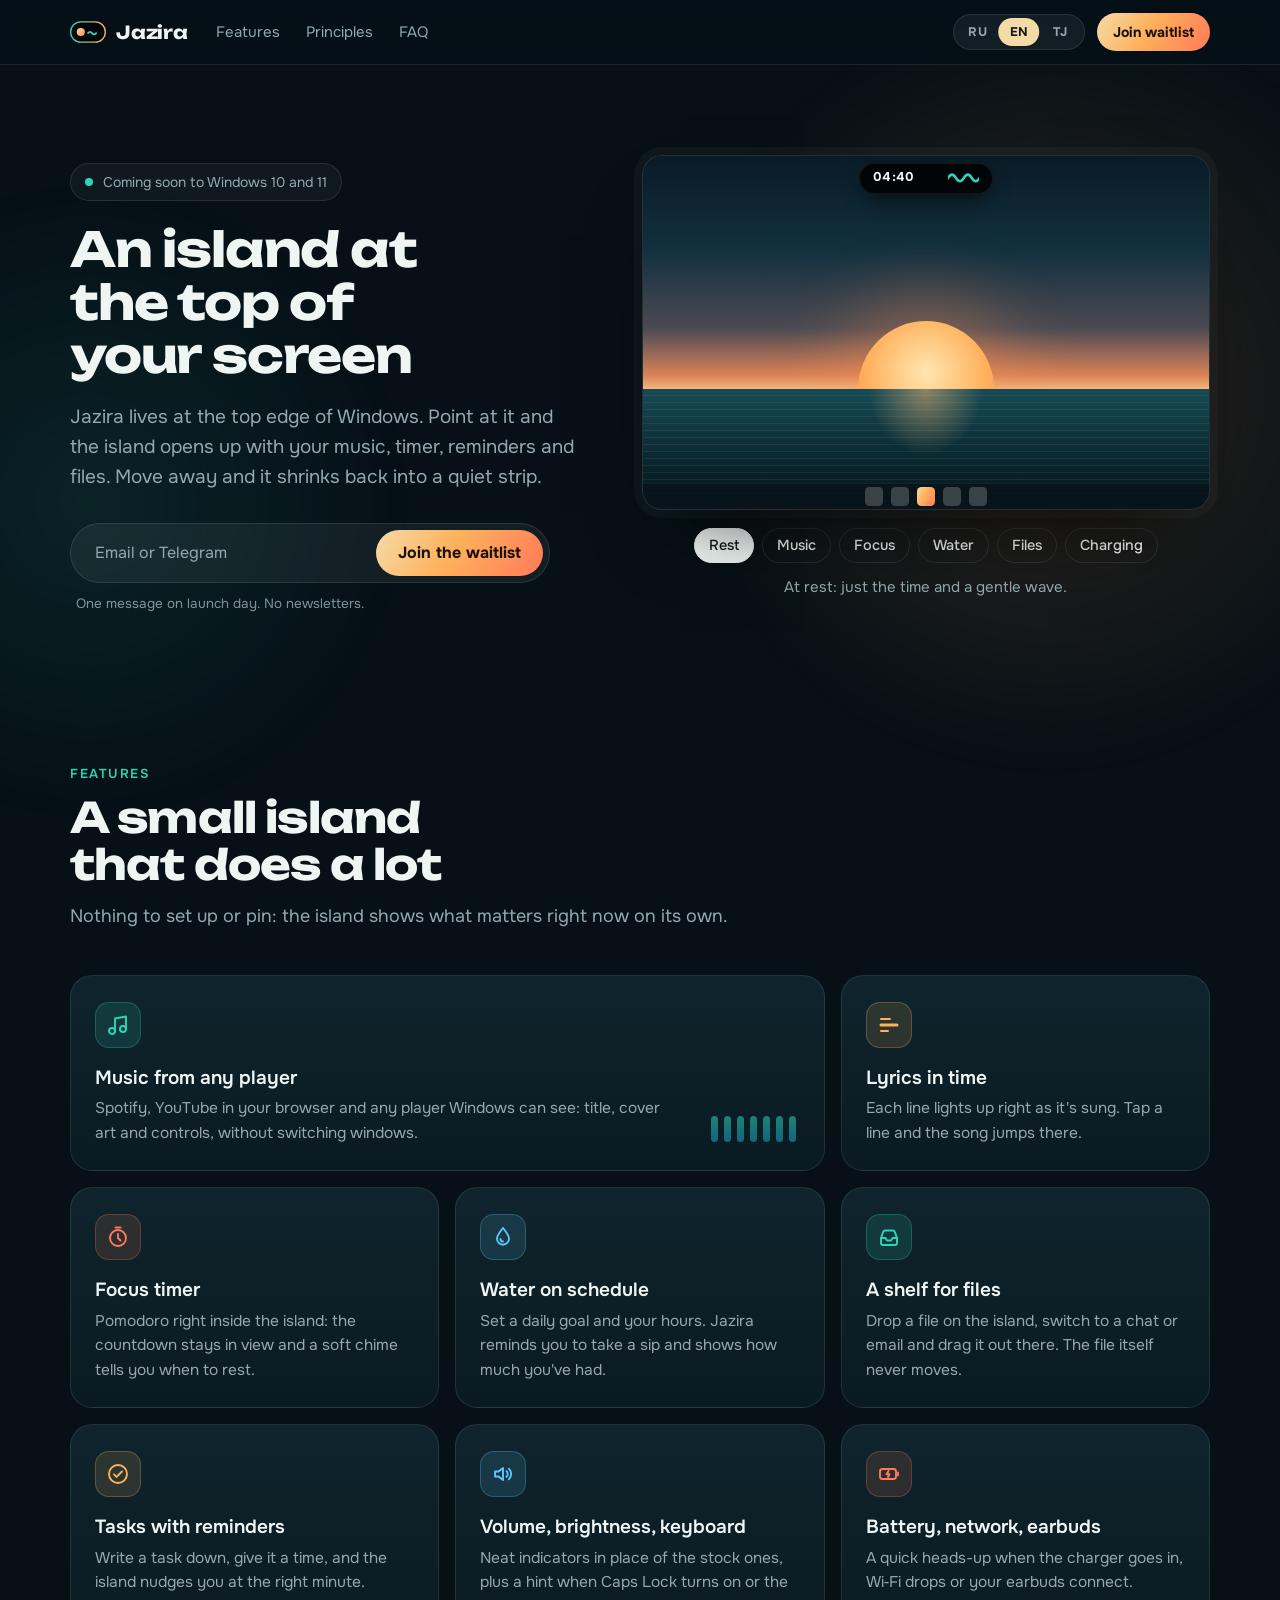
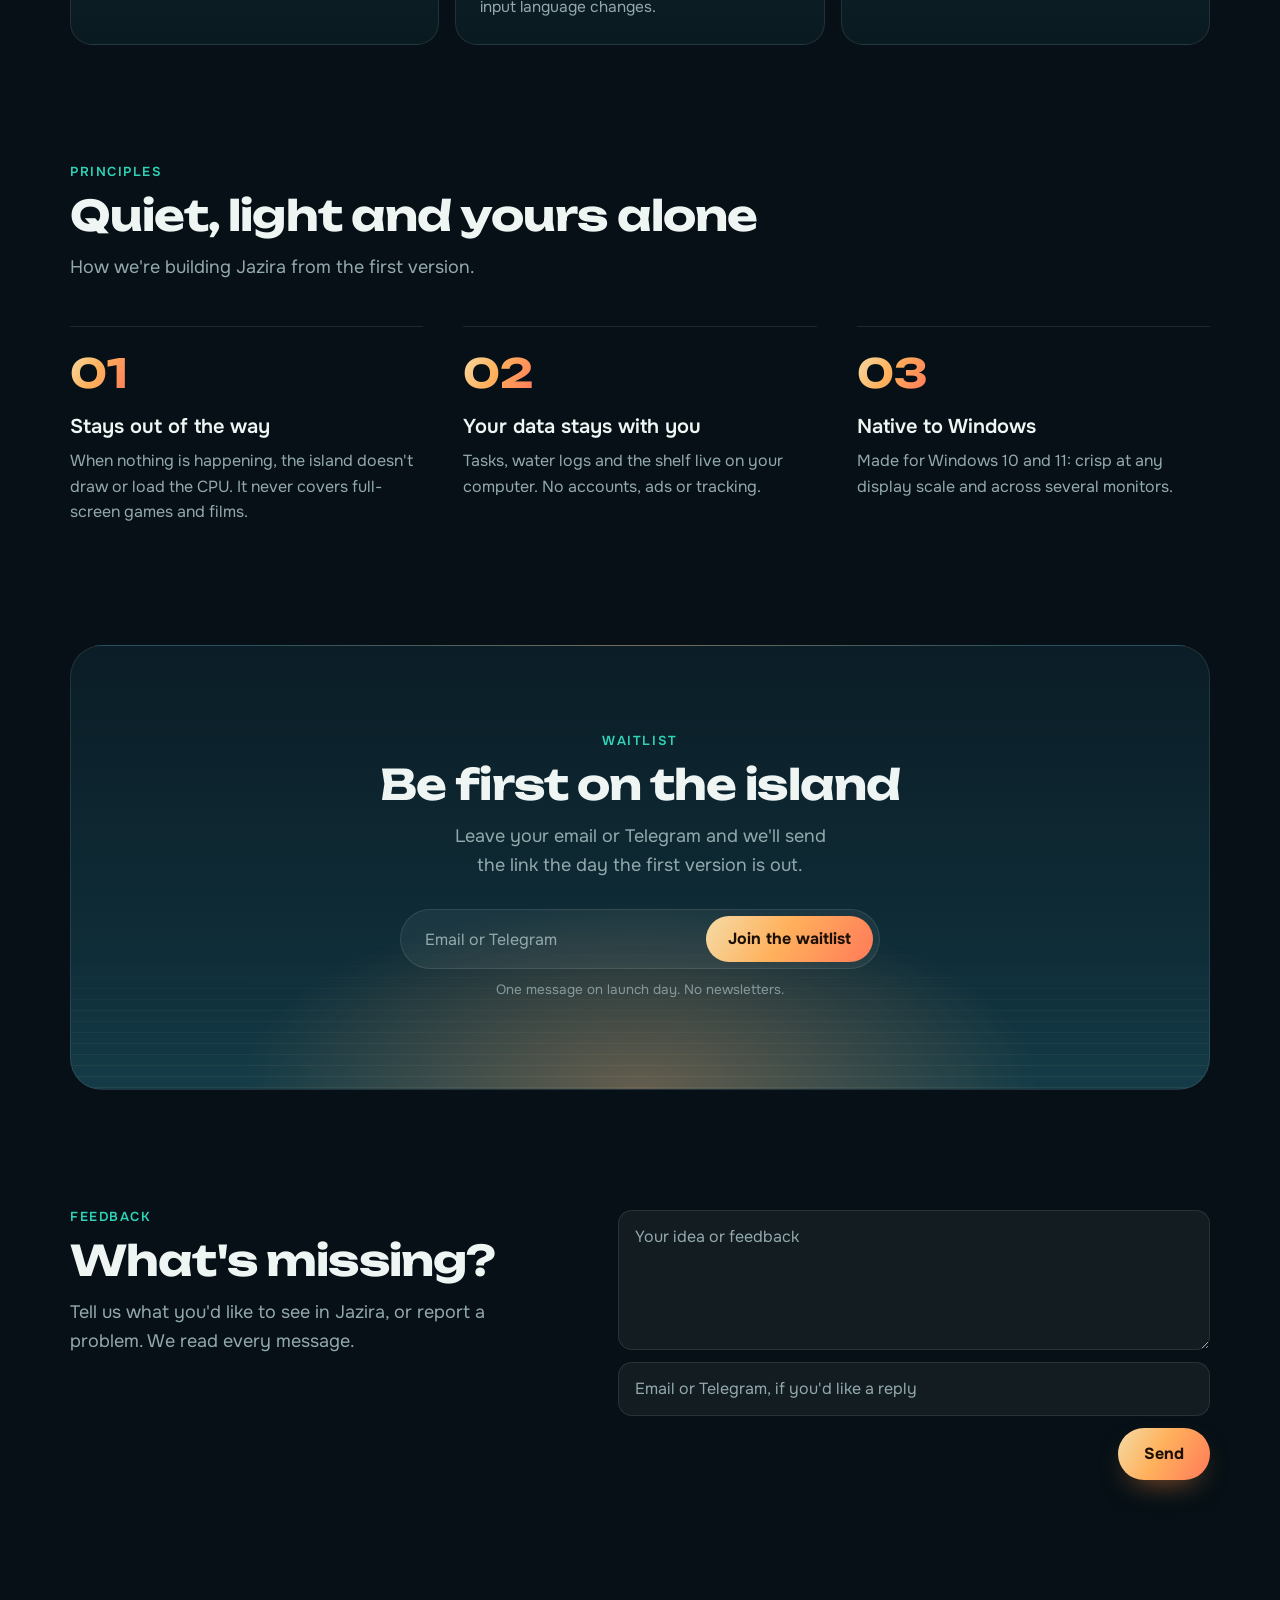
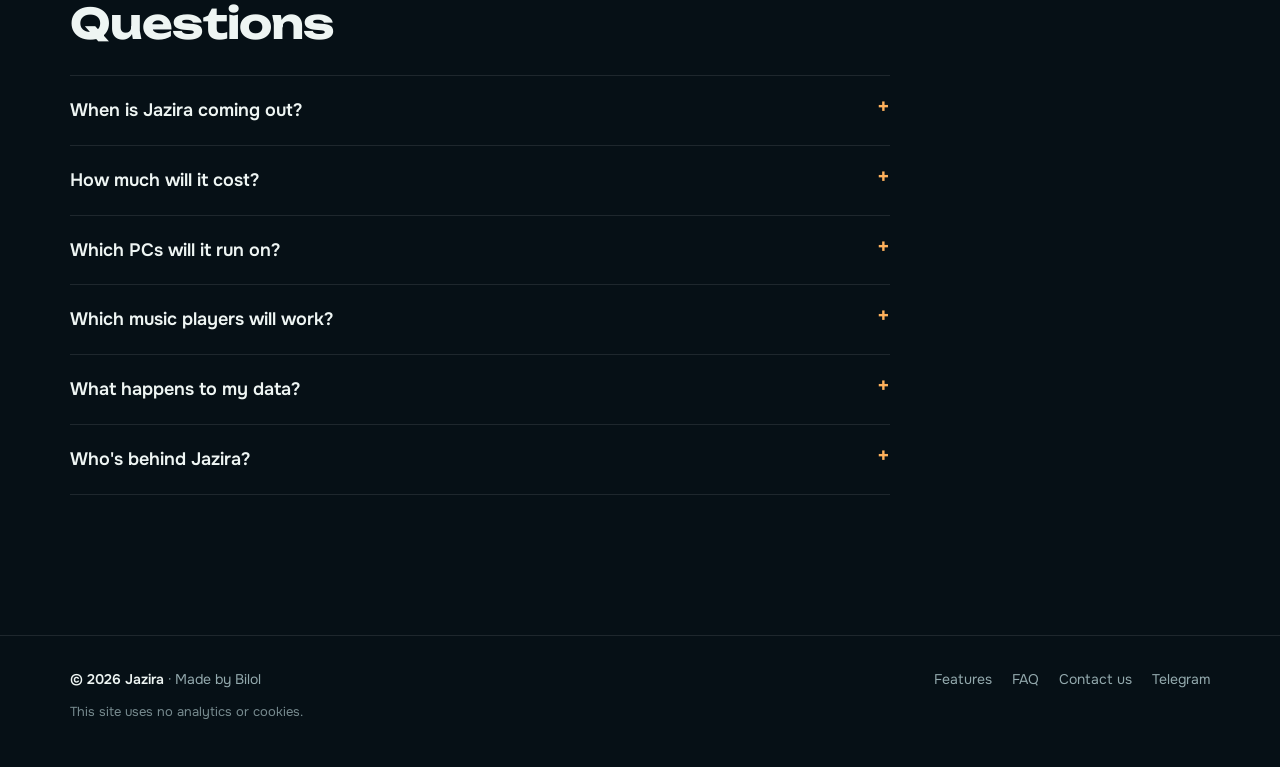
==== commit 6f56a5f4: "Подвал: ссылка на Telegram автора (t.me/bilol_bj) - CONFIG.telegram = "https://t.me/bilol_bj" — ссыл" ====
--- a/index.html
+++ b/index.html
@@ -297,7 +297,7 @@
       <a href="#features" data-t="nav.features">Возможности</a>
       <a href="#faq" data-t="nav.faq">Вопросы</a>
       <a href="#feedback" data-t="foot.feedback">Написать нам</a>
-      <a class="js-tg" href="#" hidden>Telegram</a>
+      <a class="js-tg" href="#" target="_blank" rel="noopener" hidden>Telegram</a>
     </nav>
     <p class="foot-note" data-t="foot.privacy">Сайт не использует аналитику и cookie.</p>
   </div>
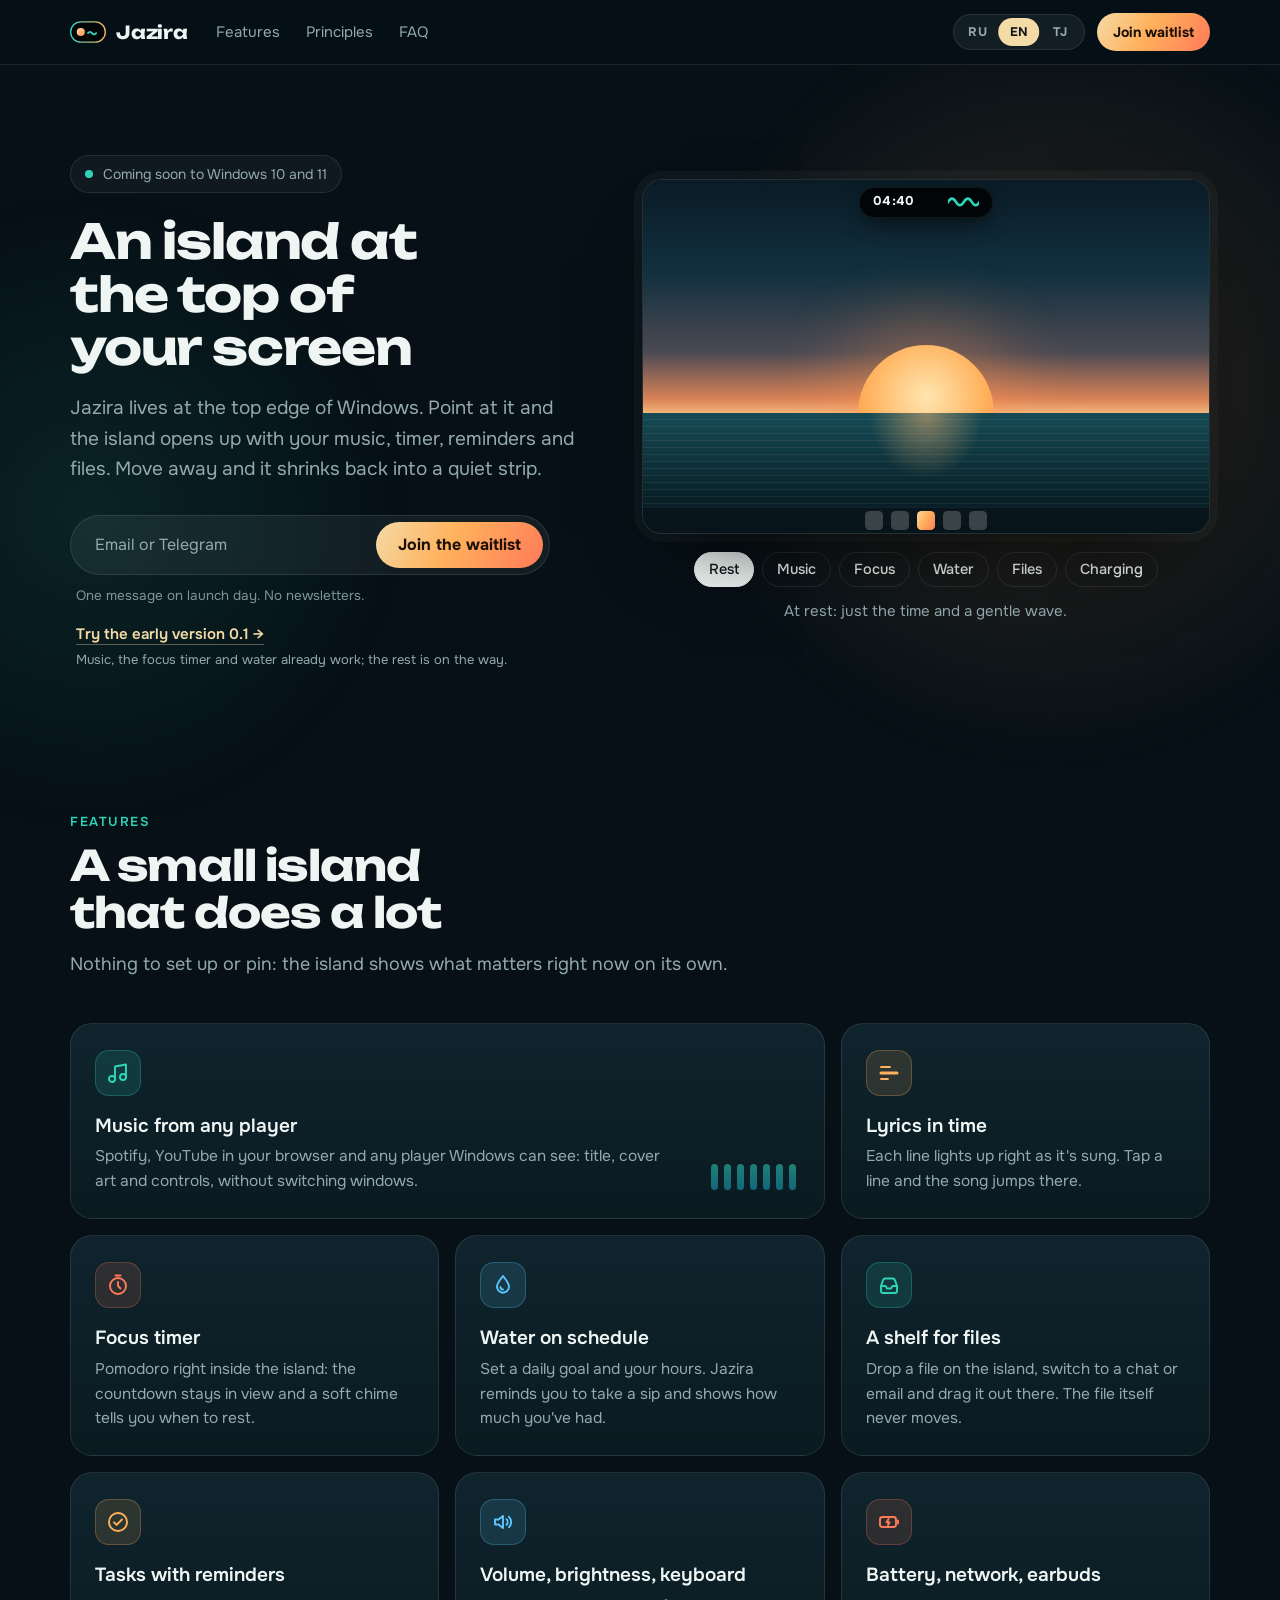
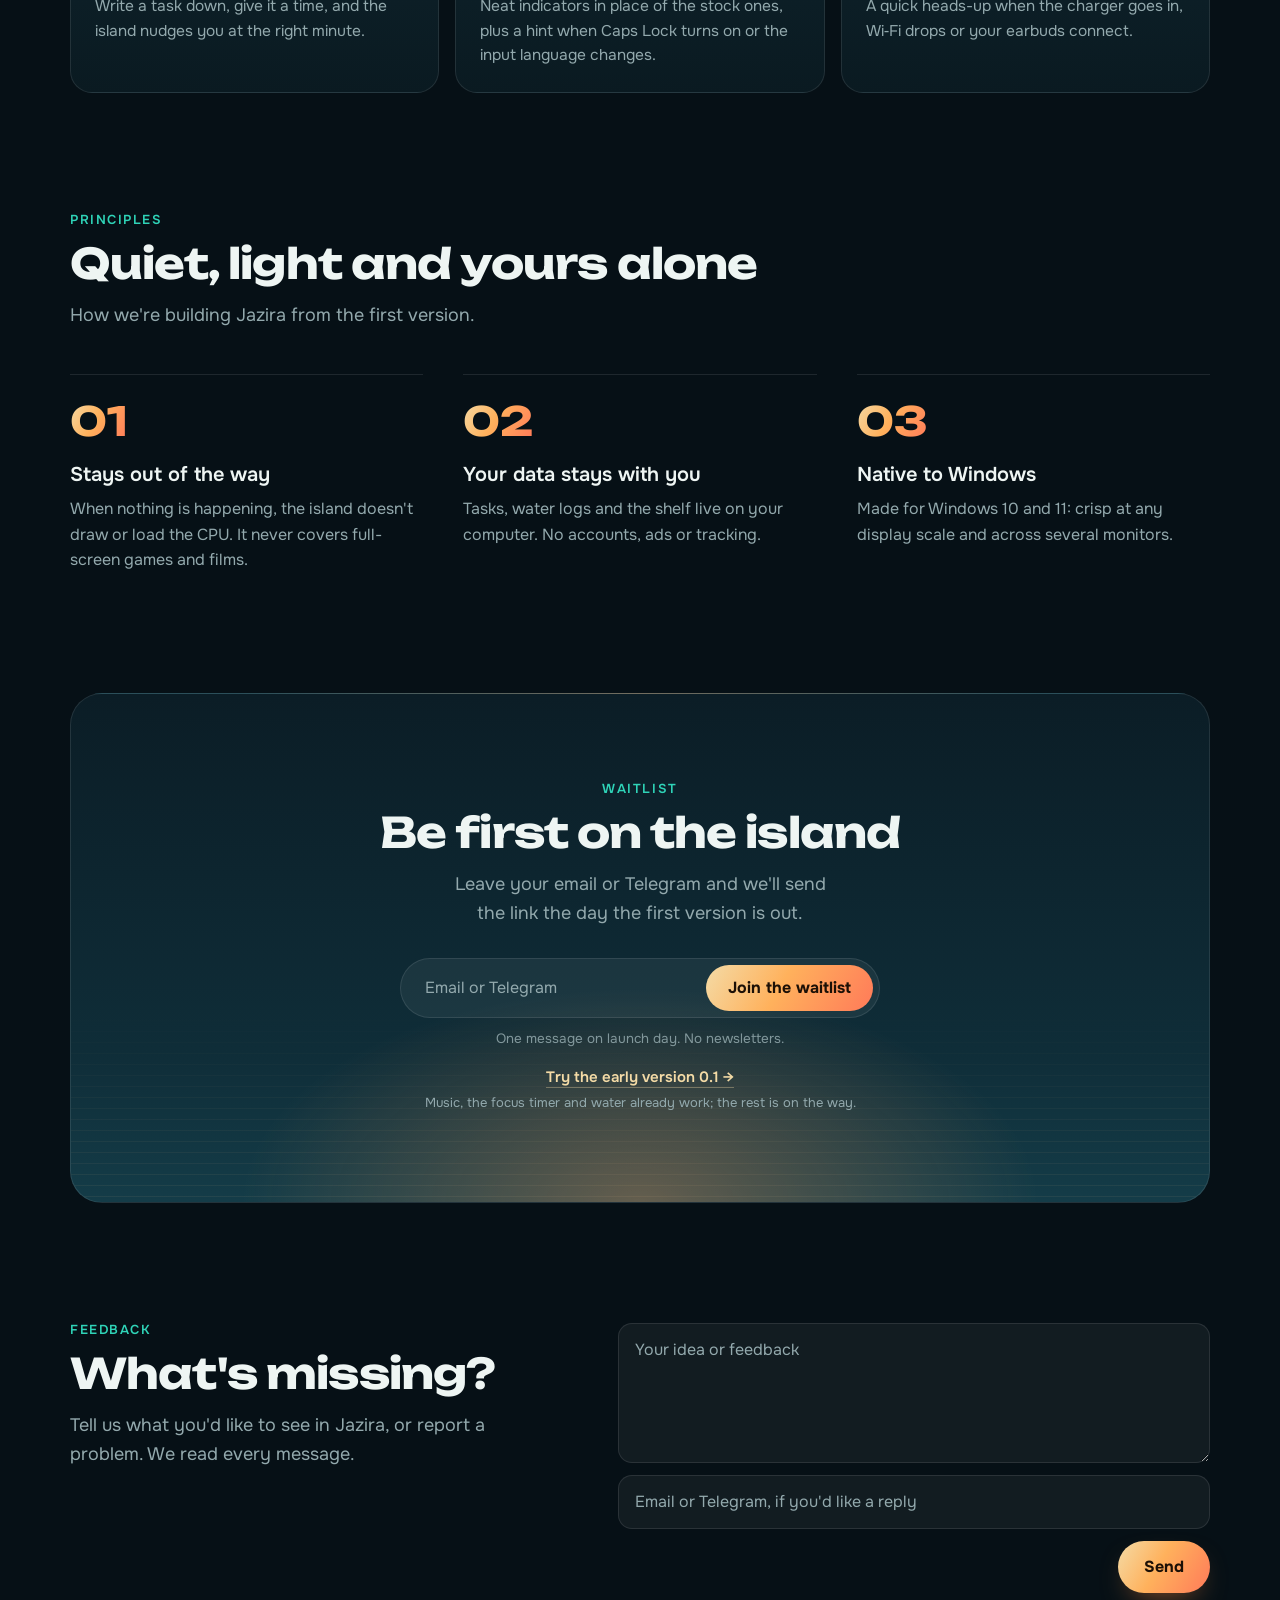
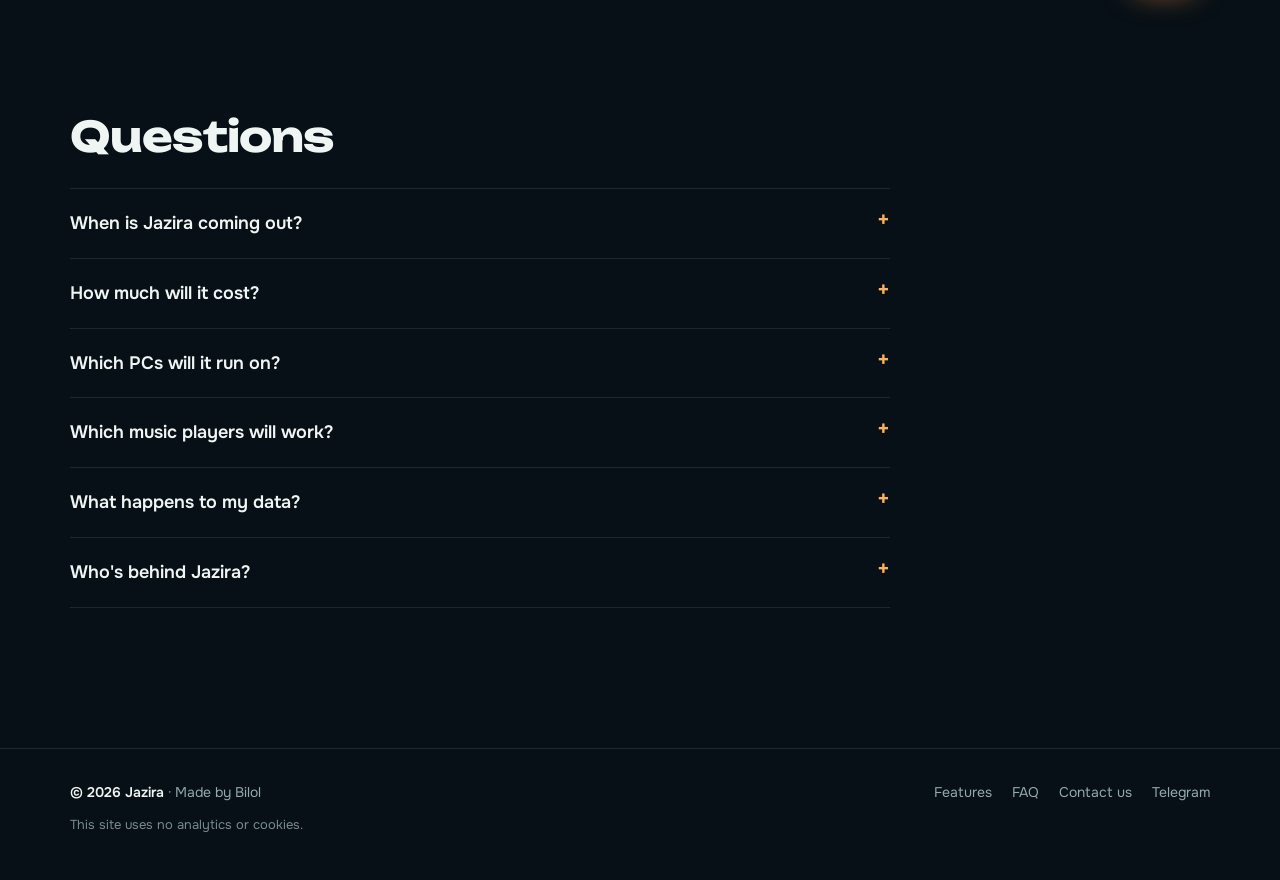
==== commit dd1d9fdf: "Сайт: ссылка «Попробовать раннюю версию 0.1» на релиз, лист ожидания остаётся - Выложен релиз v0.1.0" ====
--- a/index.html
+++ b/index.html
@@ -11,8 +11,12 @@
 <meta property="og:site_name" content="Jazira">
 <meta property="og:title" content="Jazira — маленький остров наверху экрана Windows">
 <meta property="og:description" content="Музыка, тексты песен, таймер фокуса, вода и файлы — в маленьком острове у верхнего края Windows.">
-<!-- При публикации замените на абсолютный адрес: https://<домен>/assets/og.png -->
-<meta property="og:image" content="assets/og.png">
+<!-- Адрес сайта на GitHub Pages. В своей копии замените на свой домен (соцсети берут картинку только по полному адресу) -->
+<meta property="og:url" content="https://boboevproject-rgb.github.io/jazira/">
+<meta property="og:image" content="https://boboevproject-rgb.github.io/jazira/assets/og.png">
+<meta property="og:image:width" content="1200">
+<meta property="og:image:height" content="630">
+<link rel="canonical" href="https://boboevproject-rgb.github.io/jazira/">
 <meta name="twitter:card" content="summary_large_image">
 <link rel="icon" href="assets/icon.svg" type="image/svg+xml">
 <link rel="icon" href="assets/icon-64.png" type="image/png" sizes="64x64">
@@ -79,6 +83,10 @@
           <p class="wl-msg" aria-live="polite"></p>
           <p class="wl-note" data-t="wl.note">Напишем один раз — в день выхода. Без рассылок.</p>
         </form>
+        <p class="early wl-only js-early" hidden>
+          <a href="#" target="_blank" rel="noopener"><span data-t="early.link">Попробовать раннюю версию 0.1</span> →</a>
+          <span class="early-note" data-t="early.note">Уже работают музыка, таймер фокуса и вода — остальное в следующих версиях.</span>
+        </p>
 
         <div class="cta live-only">
           <a class="btn js-dl" href="#waitlist"><svg viewBox="0 0 24 24" fill="none" stroke="currentColor" stroke-width="2.2" stroke-linecap="round" stroke-linejoin="round" aria-hidden="true"><path d="M12 4v11m-5-5 5 5 5-5M5 20h14"/></svg><span data-t="hero.download">Скачать для Windows</span></a>
@@ -247,6 +255,10 @@
           <p class="wl-msg" aria-live="polite"></p>
           <p class="wl-note" data-t="wl.note">Напишем один раз — в день выхода. Без рассылок.</p>
         </form>
+        <p class="early wl-only js-early" hidden>
+          <a href="#" target="_blank" rel="noopener"><span data-t="early.link">Попробовать раннюю версию 0.1</span> →</a>
+          <span class="early-note" data-t="early.note">Уже работают музыка, таймер фокуса и вода — остальное в следующих версиях.</span>
+        </p>
 
         <div class="cta live-only">
           <a class="btn js-dl" href="#waitlist"><svg viewBox="0 0 24 24" fill="none" stroke="currentColor" stroke-width="2.2" stroke-linecap="round" stroke-linejoin="round" aria-hidden="true"><path d="M12 4v11m-5-5 5 5 5-5M5 20h14"/></svg><span data-t="hero.download">Скачать для Windows</span></a>
@@ -280,7 +292,7 @@
   <section class="sec" id="faq">
     <div class="wrap faq">
       <h2 class="sec-title" data-t="faq.title">Вопросы</h2>
-      <details><summary data-t="faq.q1">Когда выйдет Jazira?</summary><p data-t="faq.a1">Мы собираем первую версию. Запишитесь в лист ожидания — напишем в тот же день, когда она будет готова.</p></details>
+      <details><summary data-t="faq.q1">Когда выйдет Jazira?</summary><p data-t="faq.a1">Ранняя версия 0.1 уже доступна для пробы — ссылка на первом экране. Полную версию пришлём всем из листа ожидания в день выхода.</p></details>
       <details><summary data-t="faq.q2">Сколько это будет стоить?</summary><p data-t="faq.a2">Условия объявим до выхода, и первыми их узнают те, кто в листе ожидания.</p></details>
       <details><summary data-t="faq.q3">На каких компьютерах заработает?</summary><p data-t="faq.a3">На Windows 10 и Windows 11, 64 бита.</p></details>
       <details><summary data-t="faq.q4">Какие плееры поддерживаются?</summary><p data-t="faq.a4">Любые, что появляются в системном управлении музыкой Windows: Spotify, браузеры с YouTube и Яндекс Музыкой, Windows Media Player и другие.</p></details>
--- a/assets/style.css
+++ b/assets/style.css
@@ -117,6 +117,13 @@
 .wl-done::before { content: ""; position: absolute; left: 18px; top: 50%; width: 16px; height: 9px; margin-top: -7px; border: solid currentColor; border-width: 0 0 2.5px 2.5px; transform: rotate(-45deg); }
 .wl.joined .wl-row, .wl.joined .wl-note, .wl.joined .wl-msg { display: none; }
 .wl.joined .wl-done { display: block; }
+
+/* Ссылка на раннюю версию под формой листа ожидания */
+.early { margin: 16px 6px 0; font-size: 15px; }
+.early a { color: var(--sand); font-weight: 600; text-decoration: none; border-bottom: 1px solid rgba(244, 219, 166, .35); transition: border-color .2s; }
+.early a:hover { border-color: var(--sand); }
+.early-note { display: block; margin-top: 4px; color: var(--mist); font-size: 13px; }
+.horizon .early { text-align: center; }
 @media (max-width: 480px) {
   .wl-row { flex-direction: column; border-radius: 24px; padding: 8px; }
   .wl-row input { text-align: center; }
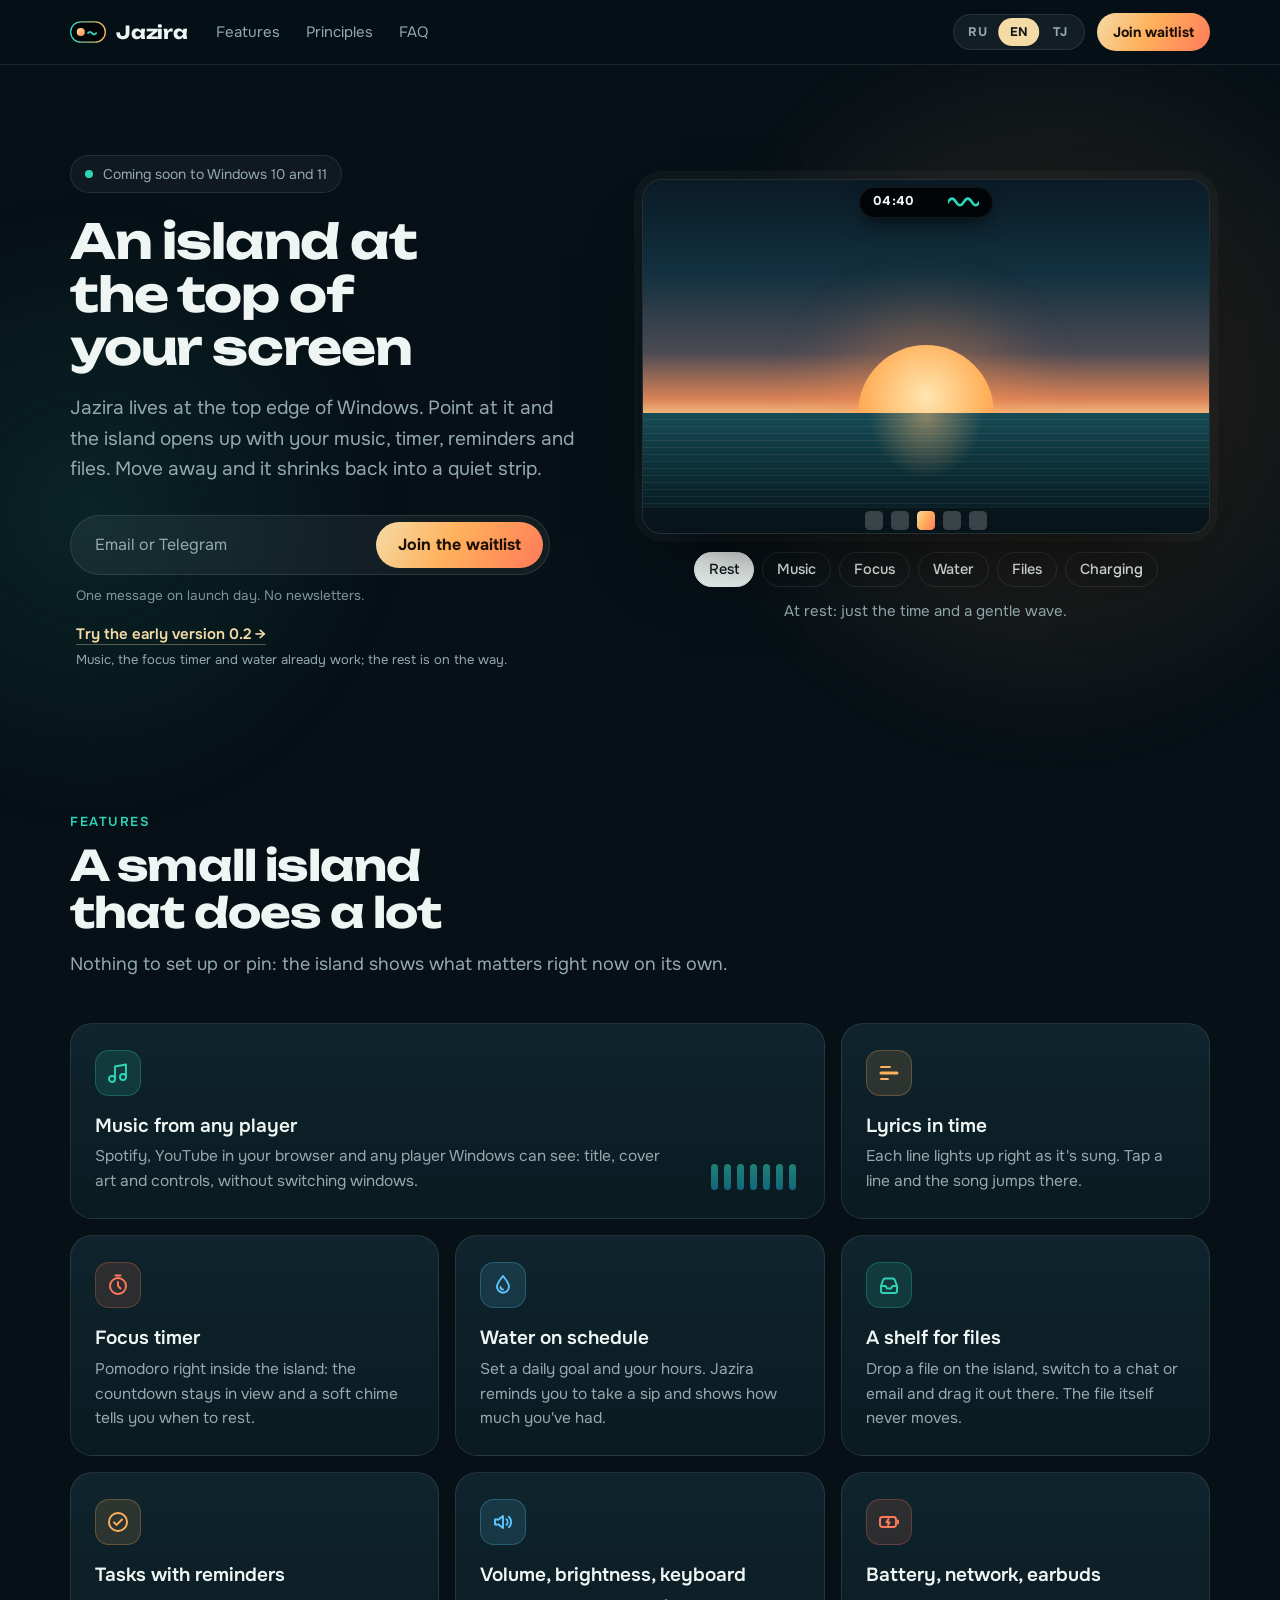
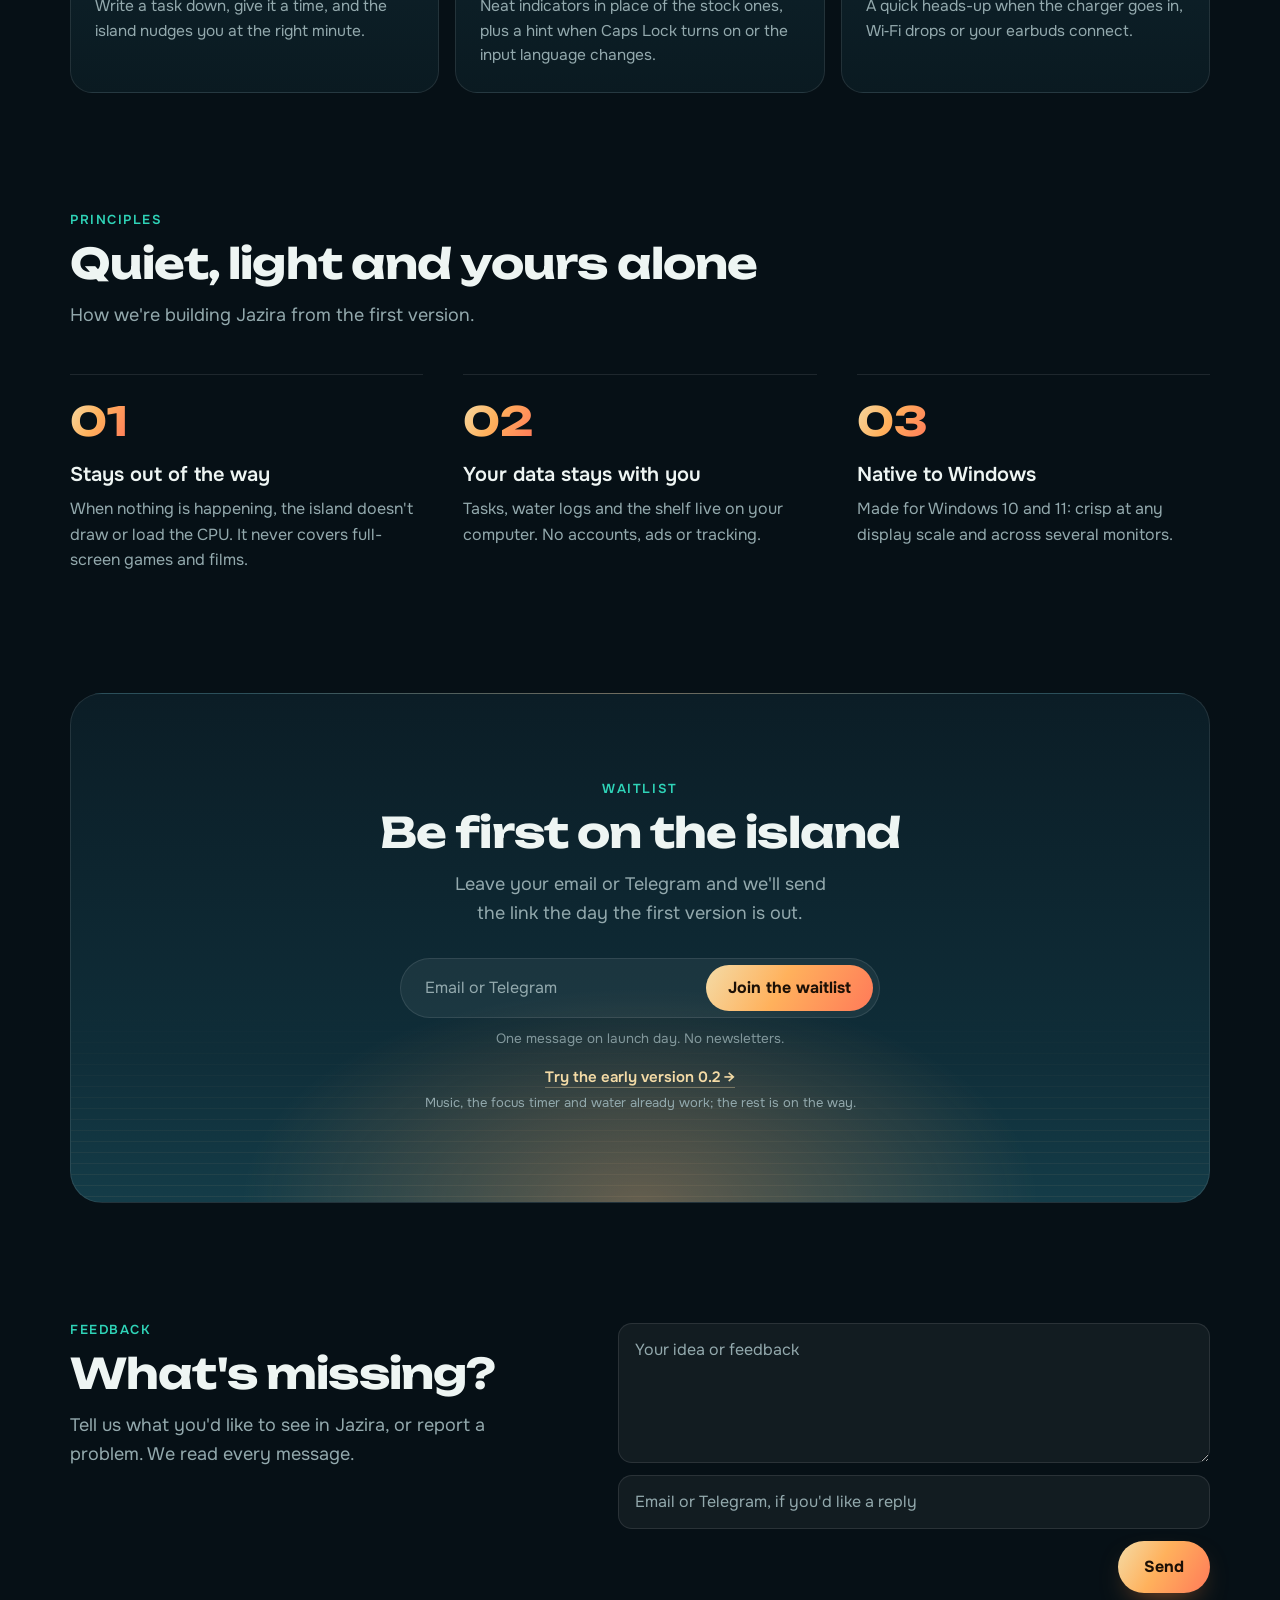
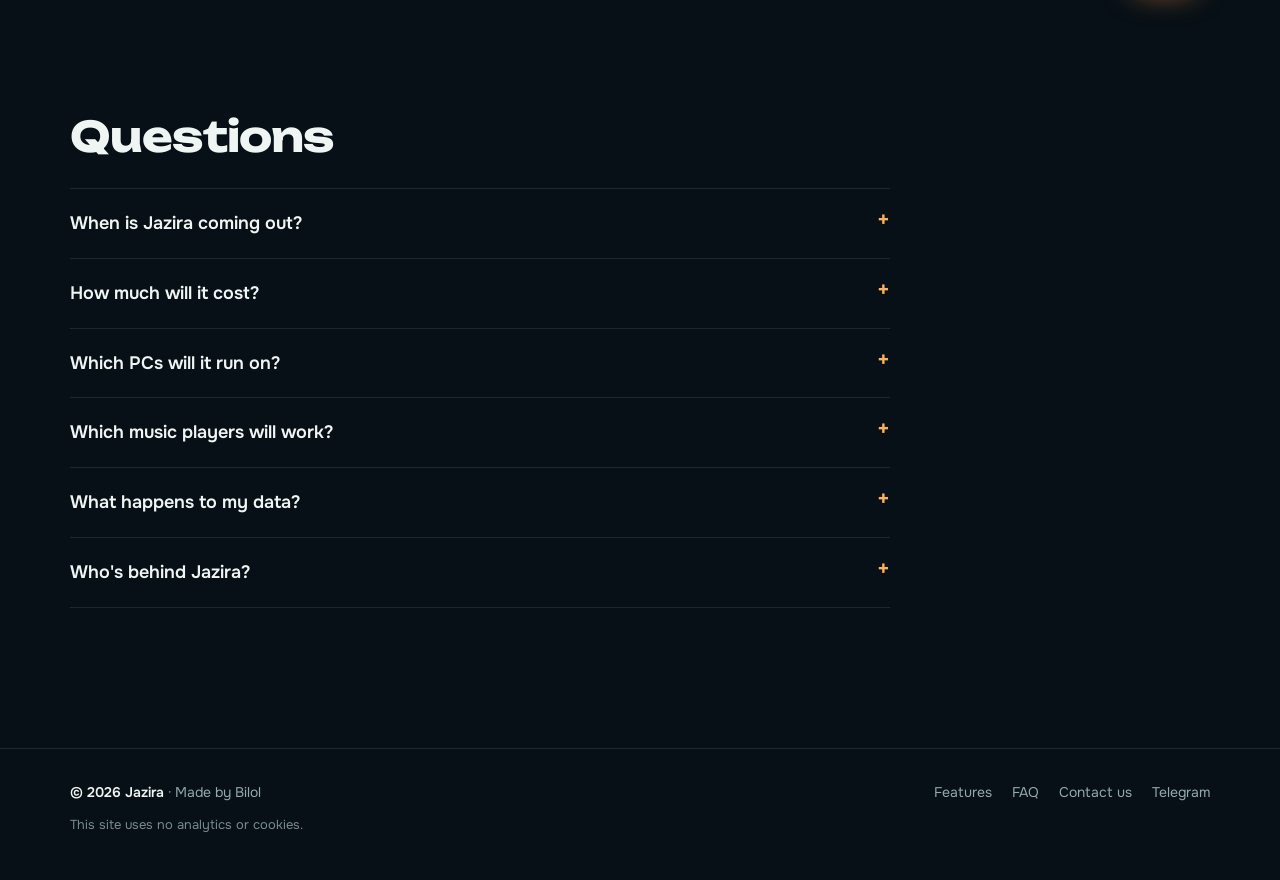
==== commit e707ae0c: "Сайт и README: ранняя версия теперь 0.2.0 (релиз опубликован) - Опубликован пре-релиз v0.2.0: Jazira" ====
--- a/index.html
+++ b/index.html
@@ -84,7 +84,7 @@
           <p class="wl-note" data-t="wl.note">Напишем один раз — в день выхода. Без рассылок.</p>
         </form>
         <p class="early wl-only js-early" hidden>
-          <a href="#" target="_blank" rel="noopener"><span data-t="early.link">Попробовать раннюю версию 0.1</span> →</a>
+          <a href="#" target="_blank" rel="noopener"><span data-t="early.link">Попробовать раннюю версию 0.2</span> →</a>
           <span class="early-note" data-t="early.note">Уже работают музыка, таймер фокуса и вода — остальное в следующих версиях.</span>
         </p>
 
@@ -256,7 +256,7 @@
           <p class="wl-note" data-t="wl.note">Напишем один раз — в день выхода. Без рассылок.</p>
         </form>
         <p class="early wl-only js-early" hidden>
-          <a href="#" target="_blank" rel="noopener"><span data-t="early.link">Попробовать раннюю версию 0.1</span> →</a>
+          <a href="#" target="_blank" rel="noopener"><span data-t="early.link">Попробовать раннюю версию 0.2</span> →</a>
           <span class="early-note" data-t="early.note">Уже работают музыка, таймер фокуса и вода — остальное в следующих версиях.</span>
         </p>
 
@@ -292,7 +292,7 @@
   <section class="sec" id="faq">
     <div class="wrap faq">
       <h2 class="sec-title" data-t="faq.title">Вопросы</h2>
-      <details><summary data-t="faq.q1">Когда выйдет Jazira?</summary><p data-t="faq.a1">Ранняя версия 0.1 уже доступна для пробы — ссылка на первом экране. Полную версию пришлём всем из листа ожидания в день выхода.</p></details>
+      <details><summary data-t="faq.q1">Когда выйдет Jazira?</summary><p data-t="faq.a1">Ранняя версия 0.2 уже доступна для пробы — ссылка на первом экране. Полную версию пришлём всем из листа ожидания в день выхода.</p></details>
       <details><summary data-t="faq.q2">Сколько это будет стоить?</summary><p data-t="faq.a2">Условия объявим до выхода, и первыми их узнают те, кто в листе ожидания.</p></details>
       <details><summary data-t="faq.q3">На каких компьютерах заработает?</summary><p data-t="faq.a3">На Windows 10 и Windows 11, 64 бита.</p></details>
       <details><summary data-t="faq.q4">Какие плееры поддерживаются?</summary><p data-t="faq.a4">Любые, что появляются в системном управлении музыкой Windows: Spotify, браузеры с YouTube и Яндекс Музыкой, Windows Media Player и другие.</p></details>
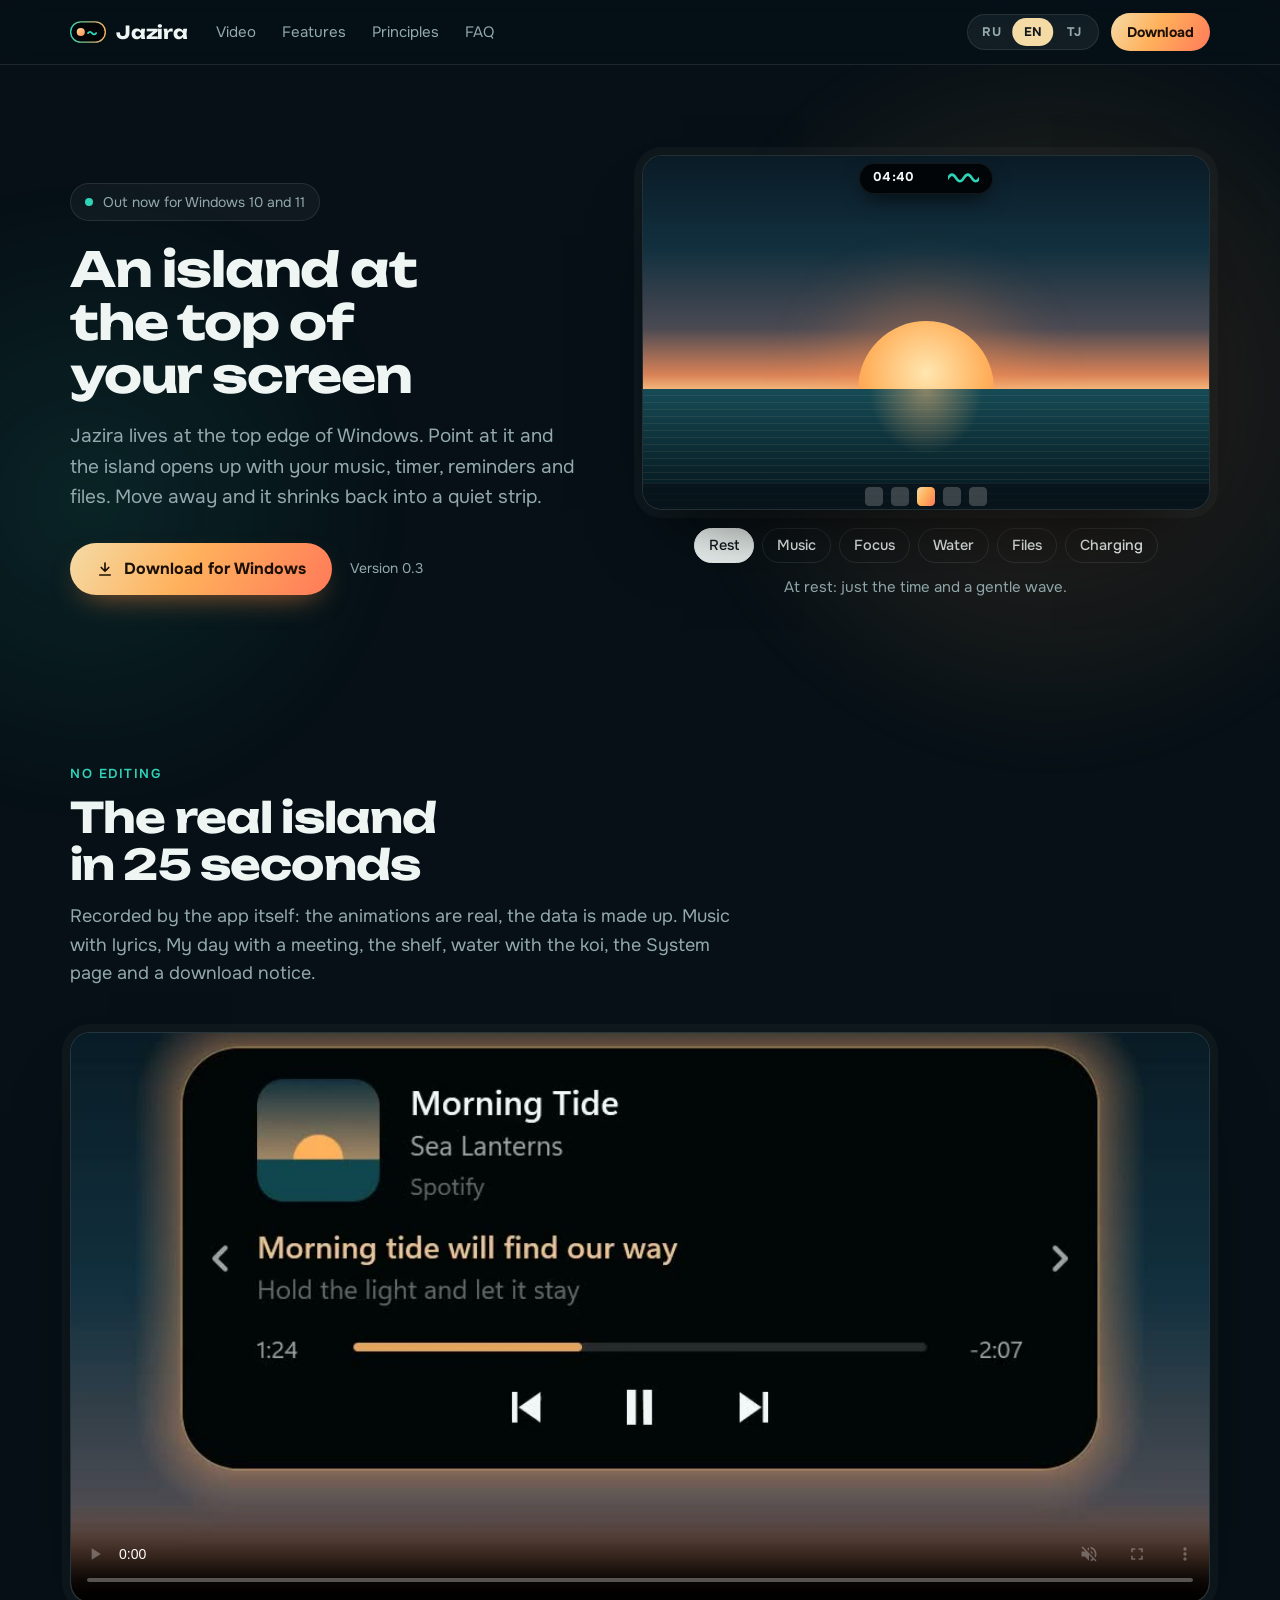
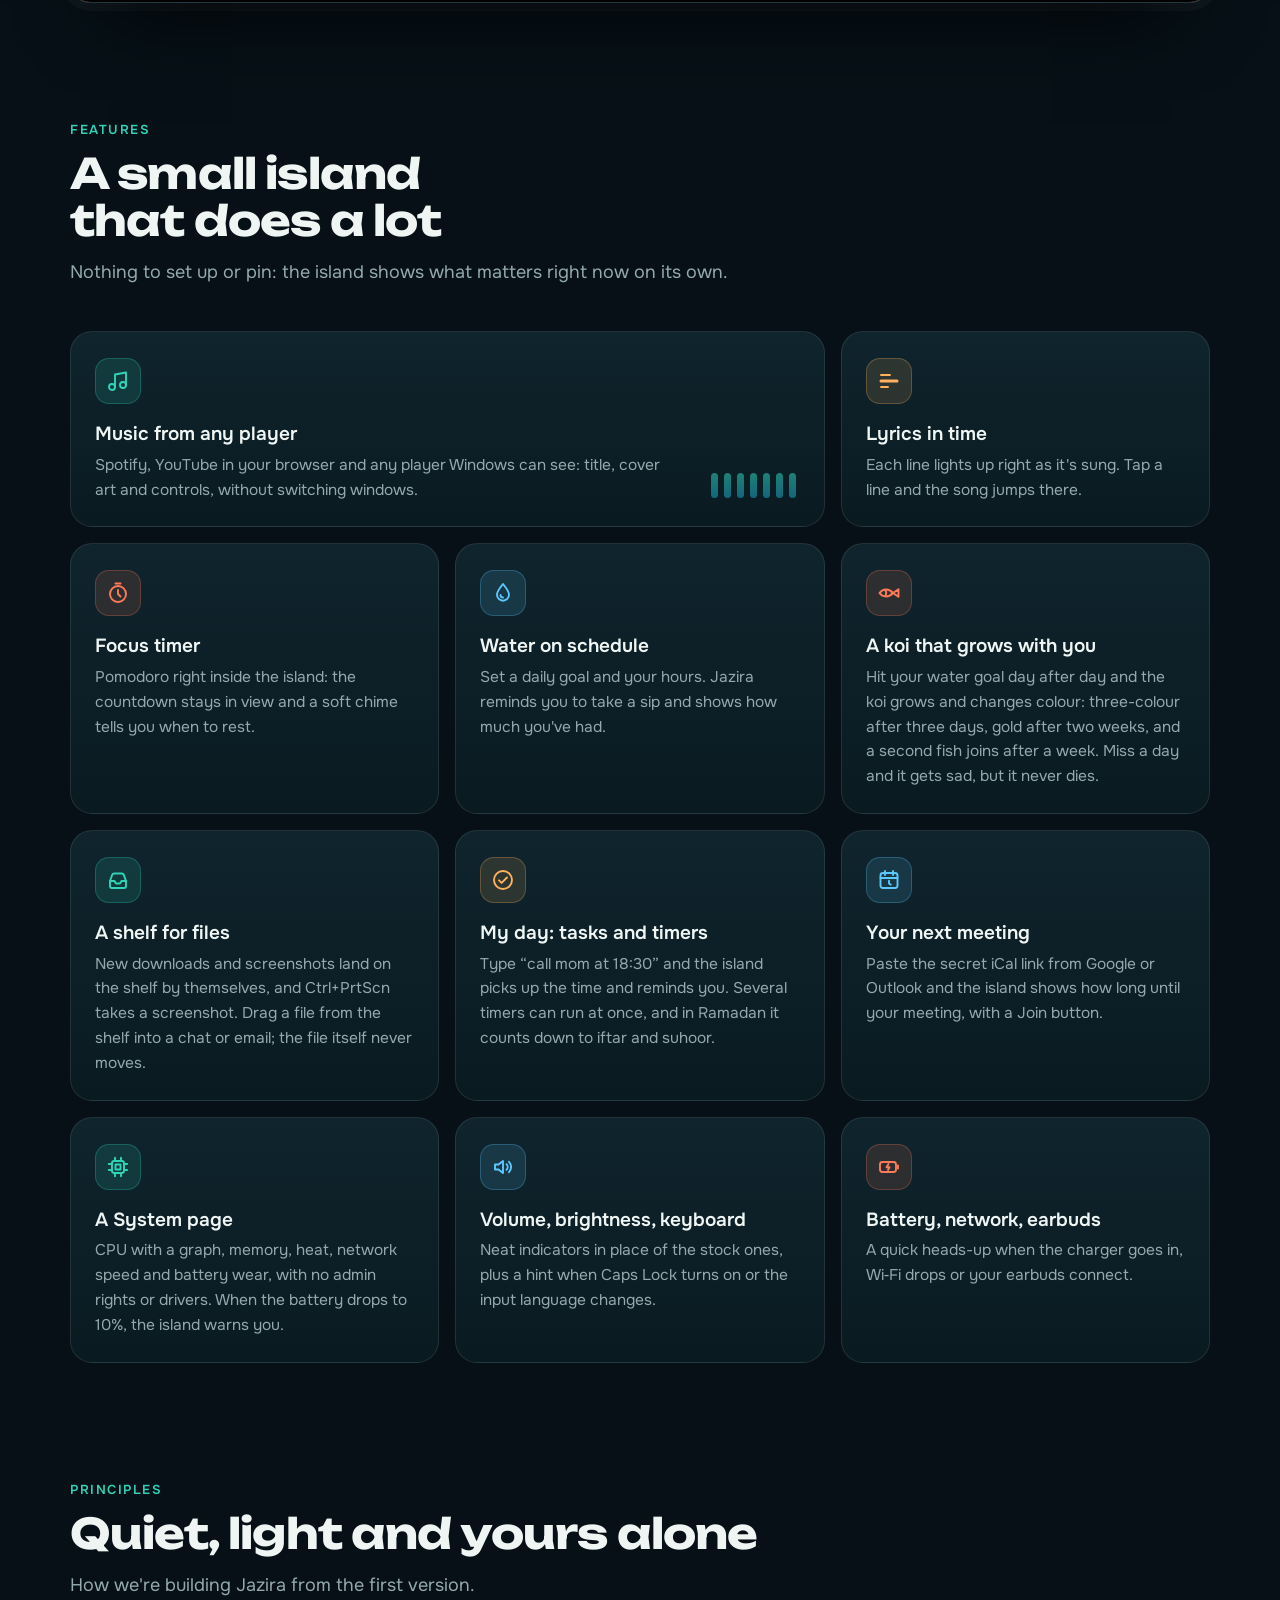
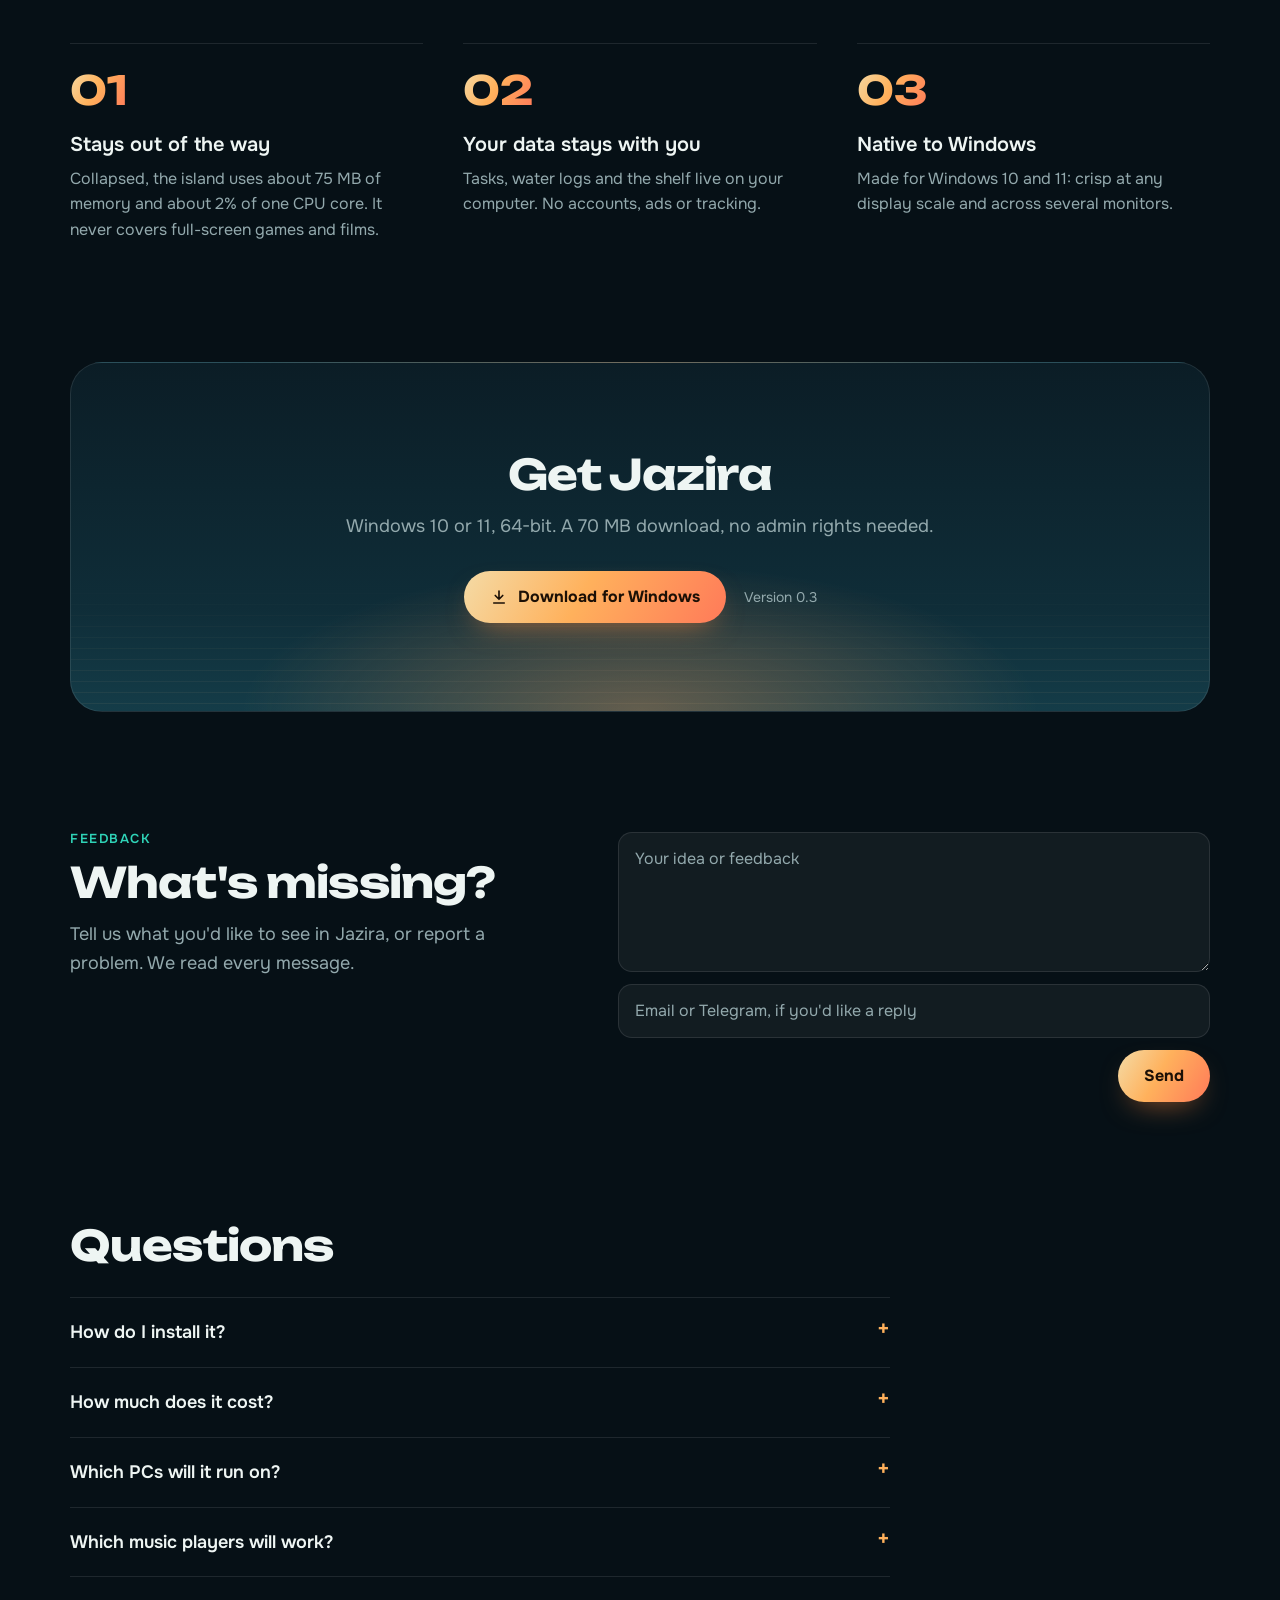
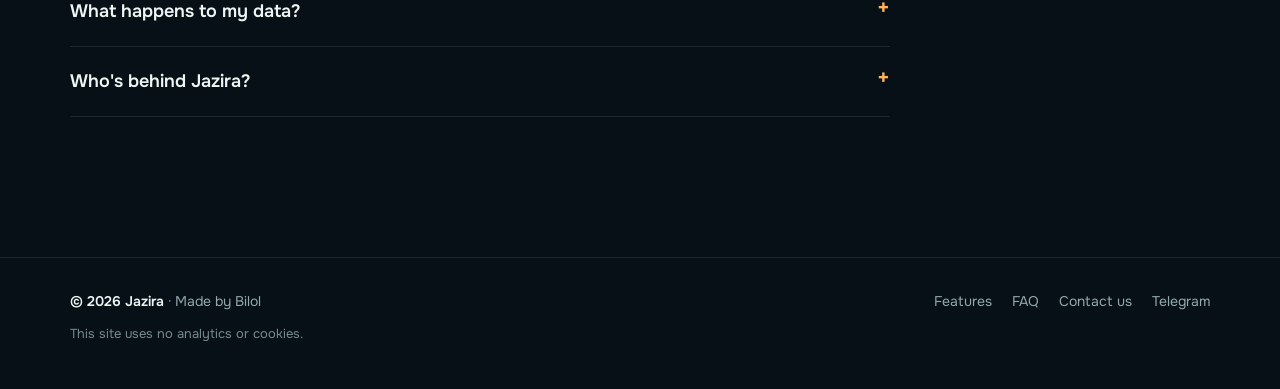
==== commit fc87d6de: "Сайт под 0.3: настоящий ролик, кнопка «Скачать», новые возможности Ролик - Раздел «Без монтажа — нас" ====
--- a/index.html
+++ b/index.html
@@ -46,6 +46,7 @@
       <span class="js-brand">Jazira</span>
     </a>
     <nav class="nav" aria-label="Главное меню" data-t-attr="aria-label:nav.label">
+      <a href="#video" data-t="nav.video">Видео</a>
       <a href="#features" data-t="nav.features">Возможности</a>
       <a href="#principles" data-t="nav.principles">Принципы</a>
       <a href="#faq" data-t="nav.faq">Вопросы</a>
@@ -90,7 +91,7 @@
 
         <div class="cta live-only">
           <a class="btn js-dl" href="#waitlist"><svg viewBox="0 0 24 24" fill="none" stroke="currentColor" stroke-width="2.2" stroke-linecap="round" stroke-linejoin="round" aria-hidden="true"><path d="M12 4v11m-5-5 5 5 5-5M5 20h14"/></svg><span data-t="hero.download">Скачать для Windows</span></a>
-          <small data-t="hero.version">Версия</small>
+          <small data-t="hero.version">Версия 0.3</small>
         </div>
       </div>
 
@@ -153,6 +154,21 @@
     </div>
   </section>
 
+  <!-- ================= Ролик: настоящий остров, снятый самим приложением ================= -->
+  <section class="sec" id="video">
+    <div class="wrap">
+      <div class="sec-head">
+        <span class="kicker" data-t="vid.kicker">Без монтажа</span>
+        <h2 class="sec-title" data-t="vid.title">Настоящий остров за 25 секунд</h2>
+        <p class="sec-lede" data-t="vid.lede">Ролик снят самим приложением: анимации настоящие, данные — для примера. Музыка с текстом песни, «Мой день» со встречей, полка, вода с рыбкой, «Система» и уведомление о скачанном файле.</p>
+      </div>
+      <figure class="clip">
+        <video class="js-clip" src="assets/video/jazira-ru.mp4" poster="assets/video/jazira-ru.jpg" width="1040" height="520"
+               muted loop playsinline preload="none" aria-label="Ролик: остров Jazira в работе" data-t-attr="aria-label:vid.label"></video>
+      </figure>
+    </div>
+  </section>
+
   <!-- ================= Возможности ================= -->
   <section class="sec" id="features">
     <div class="wrap">
@@ -184,14 +200,29 @@
           <p data-t="f.water.d">Задайте цель на день и рабочие часы — Jazira напомнит сделать глоток и покажет, сколько уже выпито.</p>
         </article>
         <article class="card">
+          <span class="ico coral"><svg viewBox="0 0 24 24"><path d="M2.5 12c3.4-4.6 9.4-4.6 13.5 0-4.1 4.6-10.1 4.6-13.5 0z"/><path d="M16 12l5.5-3.8v7.6z"/><path d="M8.5 9.6c.9 1.4.9 3.4 0 4.8"/></svg></span>
+          <h3 data-t="f.koi.t">Рыбка-кои растёт вместе с вами</h3>
+          <p data-t="f.koi.d">Пейте норму воды день за днём — кои подрастает и меняет окраску: через три дня она трёхцветная, через две недели золотая, а через неделю появится вторая. Пропустили день — загрустит, но не пропадёт.</p>
+        </article>
+        <article class="card">
           <span class="ico"><svg viewBox="0 0 24 24"><path d="M4 13 6.2 6.8A2 2 0 0 1 8.1 5.5h7.8a2 2 0 0 1 1.9 1.3L20 13v5a2 2 0 0 1-2 2H6a2 2 0 0 1-2-2z"/><path d="M4 13h4.5l1.5 2.5h4l1.5-2.5H20"/></svg></span>
           <h3 data-t="f.files.t">Полка для файлов</h3>
-          <p data-t="f.files.d">Бросьте файл на остров, переключитесь в чат или почту и вытащите его туда. Сам файл остаётся на своём месте.</p>
+          <p data-t="f.files.d">Новые скачанные файлы и снимки экрана сами ложатся на полку, а Ctrl+PrtScn снимает экран. Перетащите файл с полки в чат или почту — сам он остаётся на своём месте.</p>
         </article>
         <article class="card">
           <span class="ico warm"><svg viewBox="0 0 24 24"><circle cx="12" cy="12" r="9"/><path d="m8 12.3 2.6 2.6L16 9.5"/></svg></span>
-          <h3 data-t="f.tasks.t">Задачи с напоминанием</h3>
-          <p data-t="f.tasks.d">Запишите дело и поставьте время — в нужную минуту остров мягко напомнит.</p>
+          <h3 data-t="f.tasks.t">«Мой день»: задачи и таймеры</h3>
+          <p data-t="f.tasks.d">Напишите «позвонить маме в 18:30» — остров сам поймёт время и напомнит. Можно запустить несколько таймеров сразу, а в Рамазан — видеть отсчёт до ифтара и сухура.</p>
+        </article>
+        <article class="card">
+          <span class="ico sky"><svg viewBox="0 0 24 24"><rect x="3.5" y="5" width="17" height="15" rx="2.5"/><path d="M3.5 10h17M8 3v4M16 3v4"/><path d="M12 12.8v2.7l1.8 1.1"/></svg></span>
+          <h3 data-t="f.meet.t">Ближайшая встреча</h3>
+          <p data-t="f.meet.d">Вставьте секретную iCal-ссылку Google или Outlook — остров покажет, сколько осталось до встречи, и кнопку «Подключиться».</p>
+        </article>
+        <article class="card">
+          <span class="ico"><svg viewBox="0 0 24 24"><rect x="6" y="6" width="12" height="12" rx="2.2"/><path d="M9.5 9.5h5v5h-5z"/><path d="M9 2.8V6M15 2.8V6M9 18v3.2M15 18v3.2M2.8 9H6M2.8 15H6M18 9h3.2M18 15h3.2"/></svg></span>
+          <h3 data-t="f.sys.t">Страница «Система»</h3>
+          <p data-t="f.sys.d">Процессор с графиком, память, нагрев, скорость сети и износ батареи — без прав администратора и драйверов. Когда заряда останется 10 %, остров предупредит.</p>
         </article>
         <article class="card">
           <span class="ico sky"><svg viewBox="0 0 24 24"><path d="M4 9.5h3.5L12 6v12l-4.5-3.5H4z"/><path d="M15.5 9.2a4 4 0 0 1 0 5.6M18 6.8a7.5 7.5 0 0 1 0 10.4"/></svg></span>
@@ -219,7 +250,7 @@
         <div class="pr-item">
           <span class="pr-num">01</span>
           <h3 data-t="pr1.t">Не мешает работать</h3>
-          <p data-t="pr1.d">Пока ничего не происходит, остров не рисует и не нагружает процессор. Игры и фильмы во весь экран он не перекрывает.</p>
+          <p data-t="pr1.d">Свёрнутый остров занимает около 75 МБ памяти и около 2 % одного ядра процессора. Игры и фильмы во весь экран он не перекрывает.</p>
         </div>
         <div class="pr-item">
           <span class="pr-num">02</span>
@@ -243,7 +274,7 @@
         <h2 class="sec-title wl-only" data-t="wls.title">Будьте первыми на острове</h2>
         <h2 class="sec-title live-only" data-t="wls.title.live">Скачайте Jazira</h2>
         <p class="sec-lede wl-only" data-t="wls.lede">Оставьте email или Telegram — пришлём ссылку в день выхода первой версии.</p>
-        <p class="sec-lede live-only" data-t="wls.lede.live">Windows 10 или 11, 64 бита.</p>
+        <p class="sec-lede live-only" data-t="wls.lede.live">Windows 10 или 11, 64 бита. Архив 70 МБ, права администратора не нужны.</p>
 
         <form class="wl wl-only js-wl" novalidate>
           <label class="hp" aria-hidden="true">Website <input type="text" name="website" tabindex="-1" autocomplete="off"></label>
@@ -262,7 +293,7 @@
 
         <div class="cta live-only">
           <a class="btn js-dl" href="#waitlist"><svg viewBox="0 0 24 24" fill="none" stroke="currentColor" stroke-width="2.2" stroke-linecap="round" stroke-linejoin="round" aria-hidden="true"><path d="M12 4v11m-5-5 5 5 5-5M5 20h14"/></svg><span data-t="hero.download">Скачать для Windows</span></a>
-          <small data-t="hero.version">Версия</small>
+          <small data-t="hero.version">Версия 0.3</small>
         </div>
       </div>
     </div>
@@ -292,11 +323,11 @@
   <section class="sec" id="faq">
     <div class="wrap faq">
       <h2 class="sec-title" data-t="faq.title">Вопросы</h2>
-      <details><summary data-t="faq.q1">Когда выйдет Jazira?</summary><p data-t="faq.a1">Ранняя версия 0.2 уже доступна для пробы — ссылка на первом экране. Полную версию пришлём всем из листа ожидания в день выхода.</p></details>
-      <details><summary data-t="faq.q2">Сколько это будет стоить?</summary><p data-t="faq.a2">Условия объявим до выхода, и первыми их узнают те, кто в листе ожидания.</p></details>
+      <details><summary data-t="faq.q1">Как установить?</summary><p data-t="faq.a1">Скачайте архив, распакуйте его и запустите install.bat — права администратора не нужны. Приложение пока без цифровой подписи, поэтому Windows может предупредить: нажмите «Подробнее» → «Выполнить в любом случае». Дальше Jazira обновляется сама.</p></details>
+      <details><summary data-t="faq.q2">Сколько это стоит?</summary><p data-t="faq.a2">Сейчас Jazira бесплатна, а её исходный код открыт на <a href="https://github.com/boboevproject-rgb/jazira" target="_blank" rel="noopener">GitHub</a> по лицензии MIT.</p></details>
       <details><summary data-t="faq.q3">На каких компьютерах заработает?</summary><p data-t="faq.a3">На Windows 10 и Windows 11, 64 бита.</p></details>
       <details><summary data-t="faq.q4">Какие плееры поддерживаются?</summary><p data-t="faq.a4">Любые, что появляются в системном управлении музыкой Windows: Spotify, браузеры с YouTube и Яндекс Музыкой, Windows Media Player и другие.</p></details>
-      <details><summary data-t="faq.q5">Что будет с моими данными?</summary><p data-t="faq.a5">В приложении — ничего: всё хранится на вашем компьютере. С этого сайта к нам попадает только то, что вы сами отправили через формы, и мы используем это лишь для ответа и письма о выходе.</p></details>
+      <details><summary data-t="faq.q5">Что будет с моими данными?</summary><p data-t="faq.a5">Приложение хранит всё на вашем компьютере, а в интернет ходит только за текстами песен, погодой, курсом сомони и обновлениями — отправляя туда лишь название песни, город и дату. Календарь — только если вы сами вставили ссылку. С этого сайта к нам попадает только то, что вы отправили через форму, и мы используем это лишь для ответа.</p></details>
       <details><summary data-t="faq.q6">Кто делает Jazira?</summary><p data-t="faq.a6">Bilol. Если есть вопрос, идея или хотите помочь — напишите через <a href="#feedback">форму обратной связи</a>.</p></details>
     </div>
   </section>
--- a/assets/style.css
+++ b/assets/style.css
@@ -253,6 +253,13 @@
 .sec-title { margin: 0; font: 700 clamp(26px, 3.4vw, 42px)/1.12 var(--display); letter-spacing: -.02em; text-wrap: balance; }
 .sec-lede { margin: 14px 0 0; max-width: 38em; color: var(--mist); font-size: 18px; }
 
+/* ===== Ролик ===== */
+.clip {
+  margin: 0; overflow: hidden; border-radius: 20px; background: #0a1b26; border: 1px solid rgba(238, 245, 243, .12);
+  box-shadow: 0 40px 80px -40px rgba(0, 0, 0, .9), 0 0 0 8px rgba(238, 245, 243, .03);
+}
+.clip video { display: block; width: 100%; height: auto; aspect-ratio: 2 / 1; background: #0a1b26; }
+
 /* ===== Возможности: сетка карточек ===== */
 .grid { display: grid; grid-template-columns: repeat(3, minmax(0, 1fr)); gap: 16px; }
 .card { position: relative; overflow: hidden; padding: 26px 24px 24px; border-radius: 22px; border: 1px solid var(--line); background: linear-gradient(180deg, var(--panel-2), var(--panel)); }
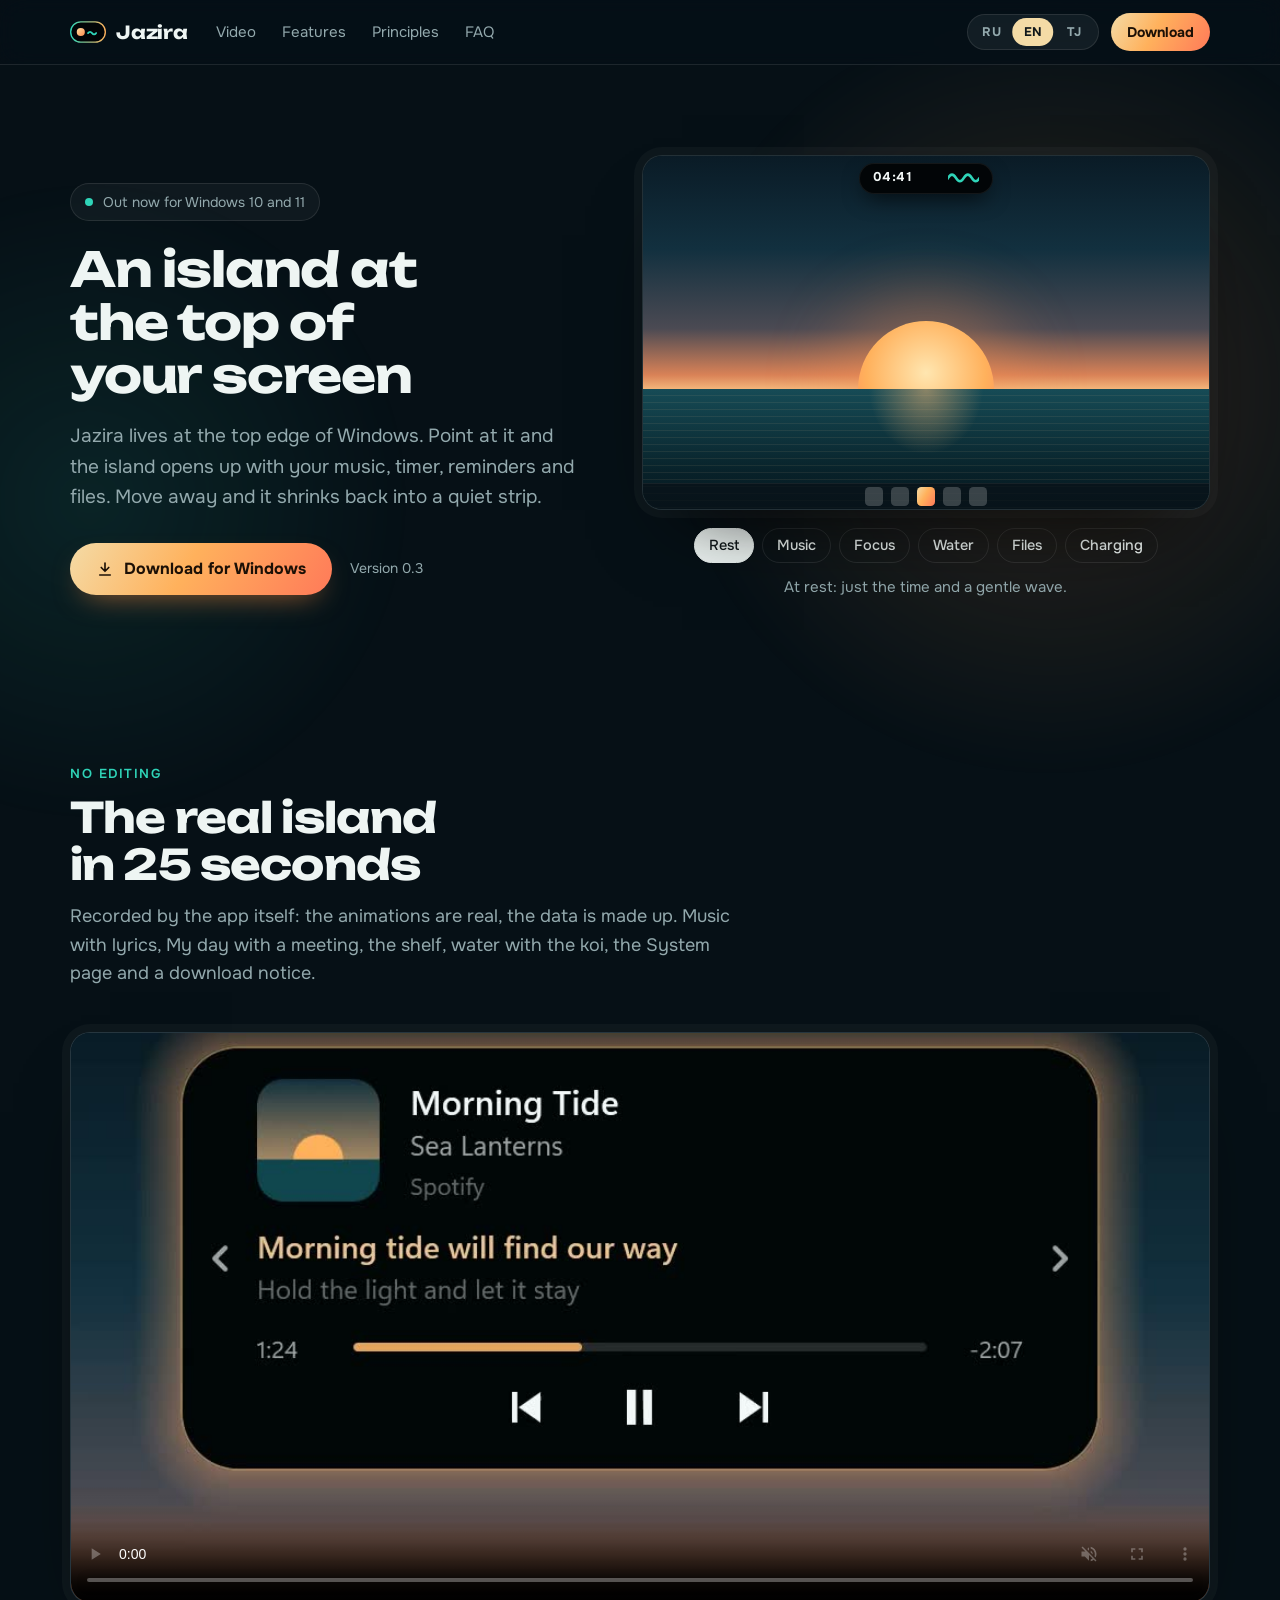
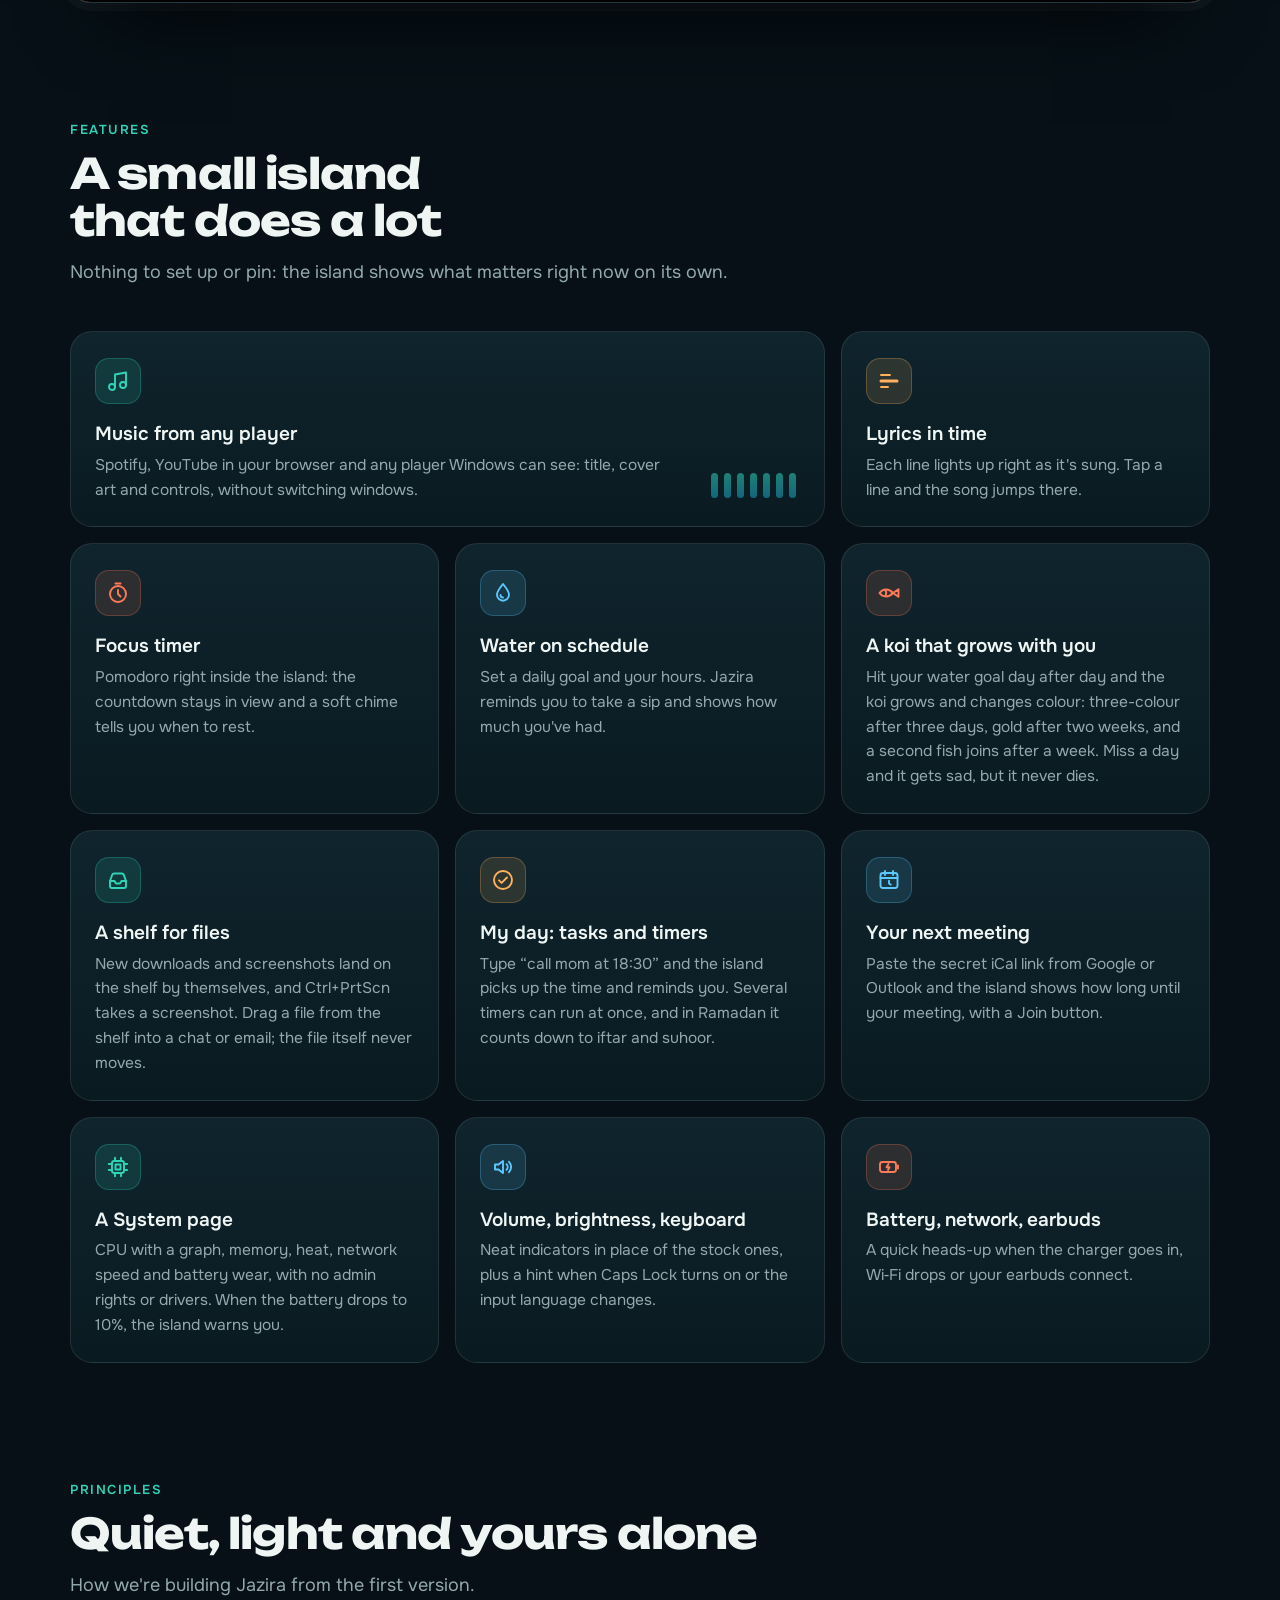
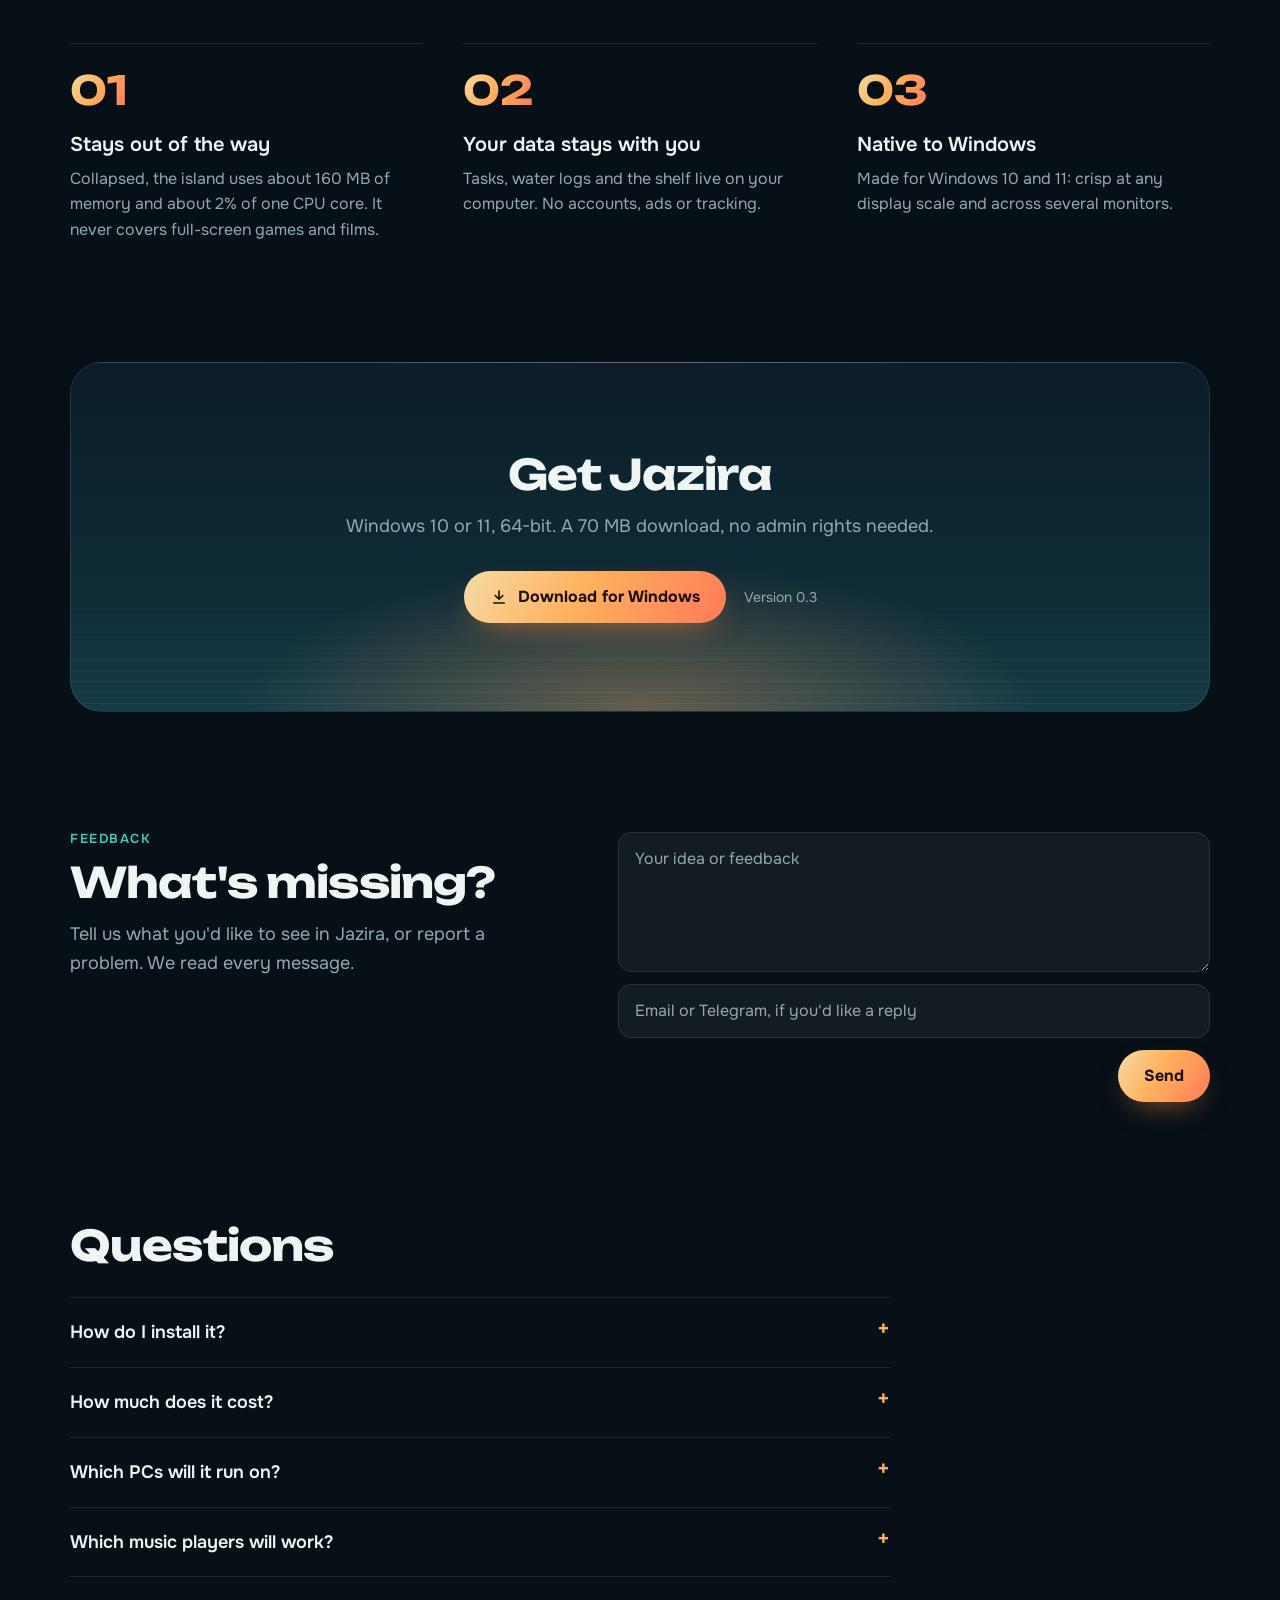
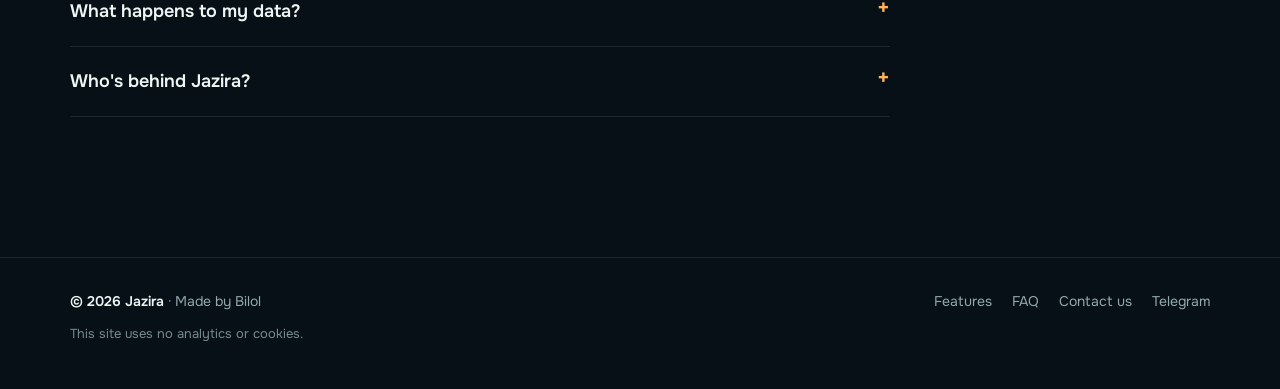
==== commit 2b075e5d: "Исправлена цифра памяти: в жизни 0.3 берёт около 160 МБ, а не 75 Что было не так. На сайте, в README" ====
--- a/index.html
+++ b/index.html
@@ -250,7 +250,7 @@
         <div class="pr-item">
           <span class="pr-num">01</span>
           <h3 data-t="pr1.t">Не мешает работать</h3>
-          <p data-t="pr1.d">Свёрнутый остров занимает около 75 МБ памяти и около 2 % одного ядра процессора. Игры и фильмы во весь экран он не перекрывает.</p>
+          <p data-t="pr1.d">Свёрнутый остров занимает около 160 МБ памяти и около 2 % одного ядра процессора. Игры и фильмы во весь экран он не перекрывает.</p>
         </div>
         <div class="pr-item">
           <span class="pr-num">02</span>
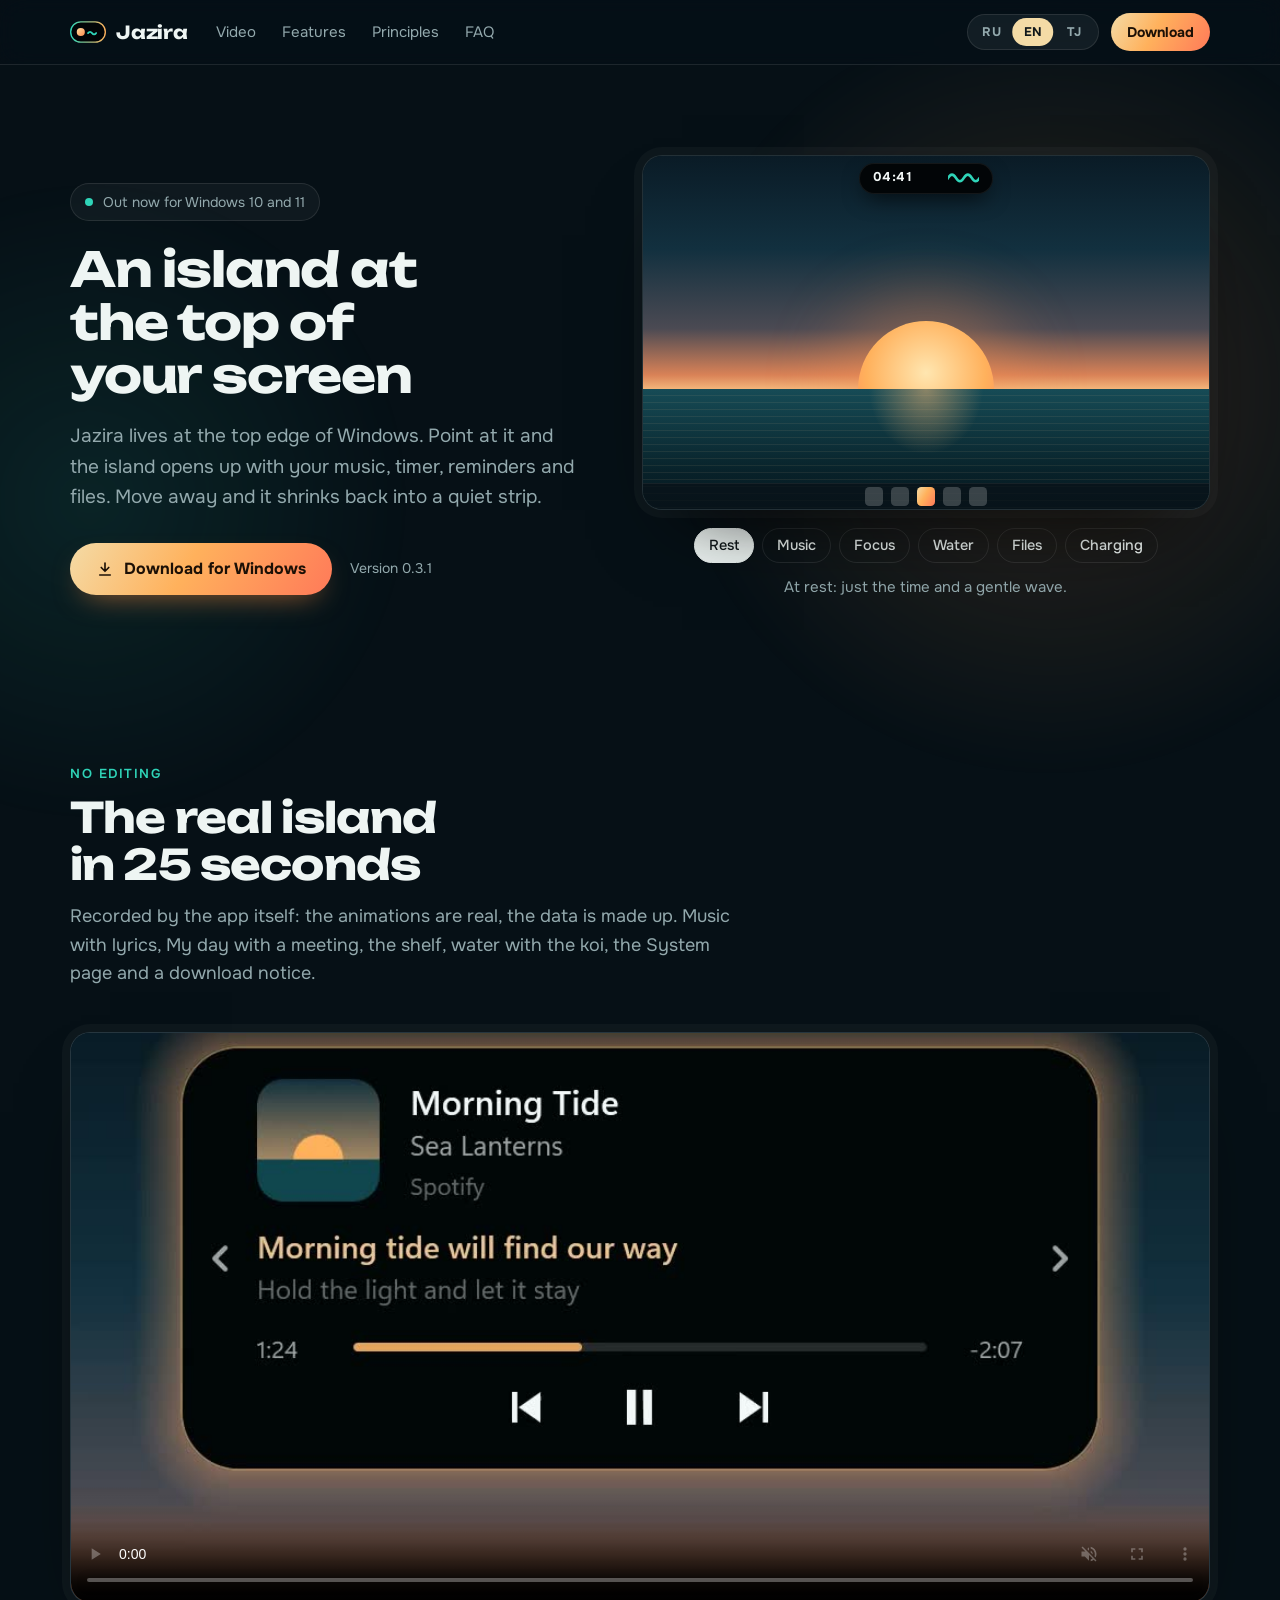
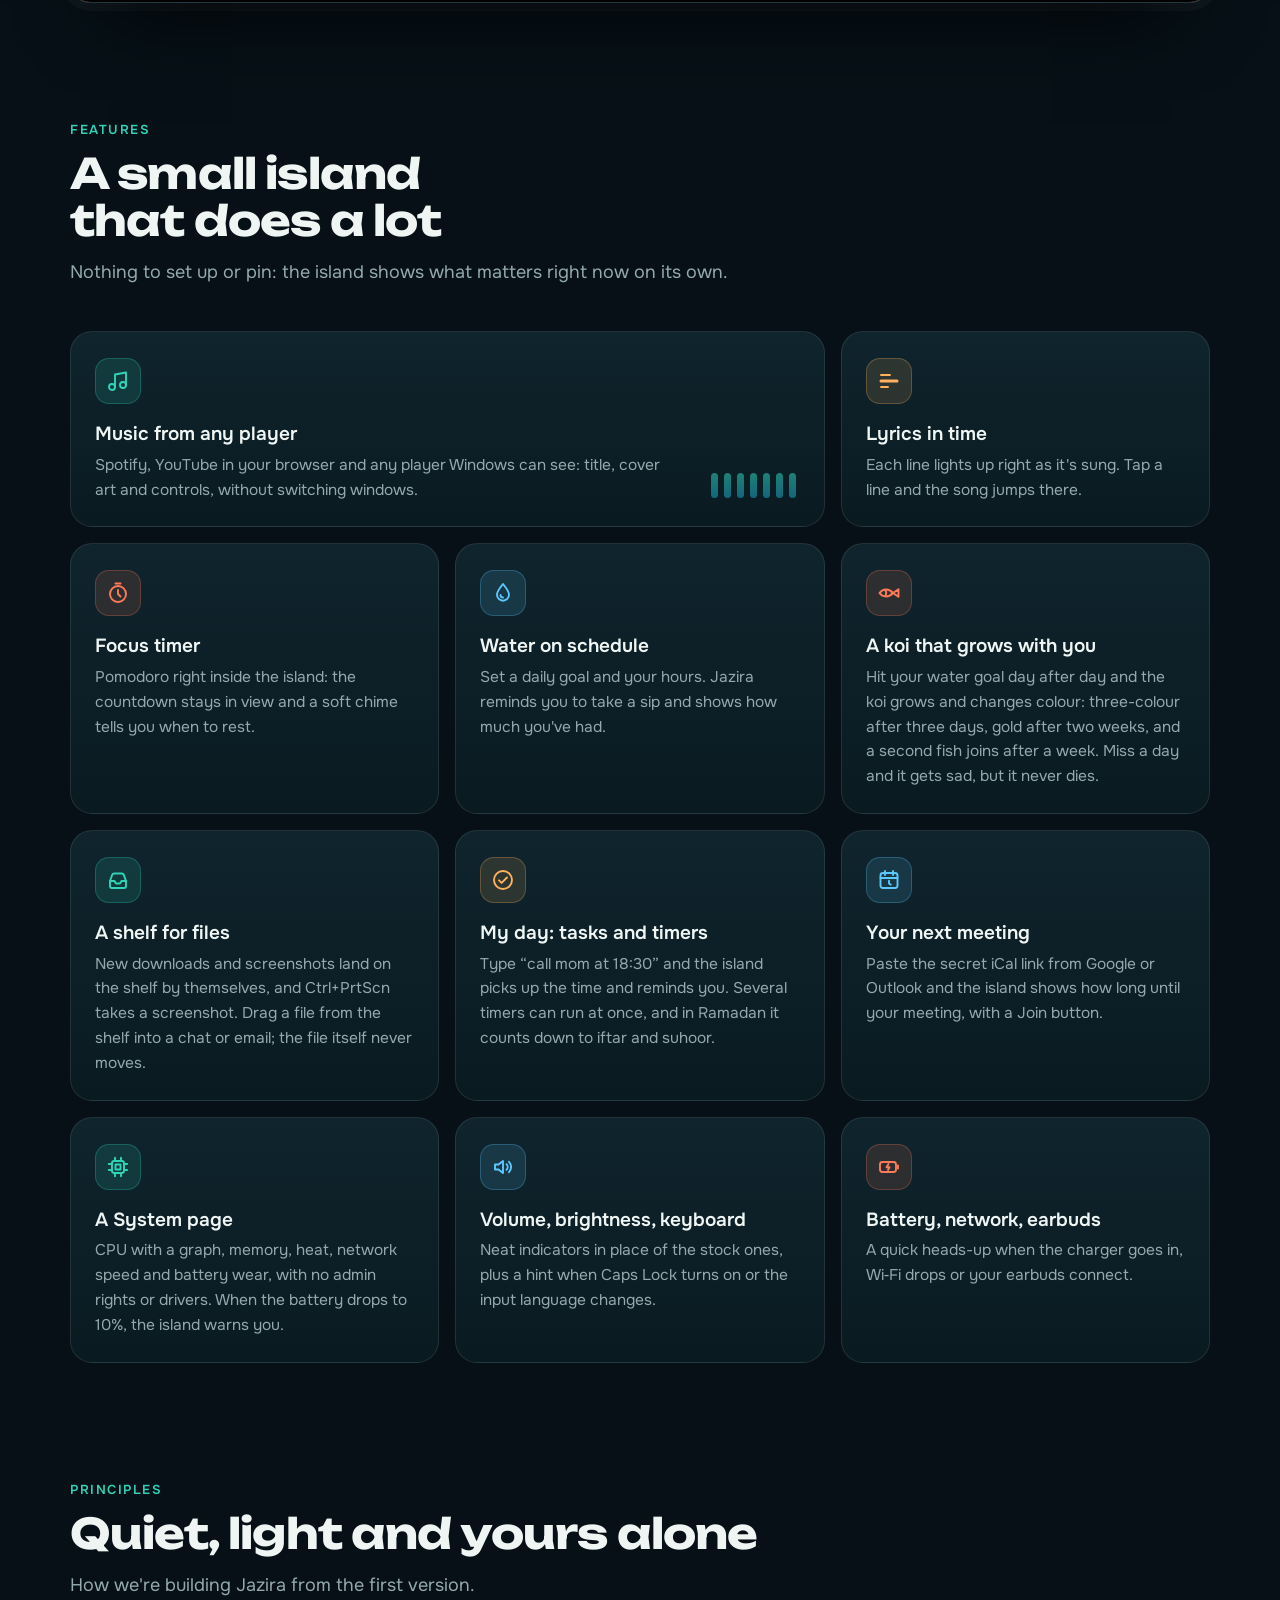
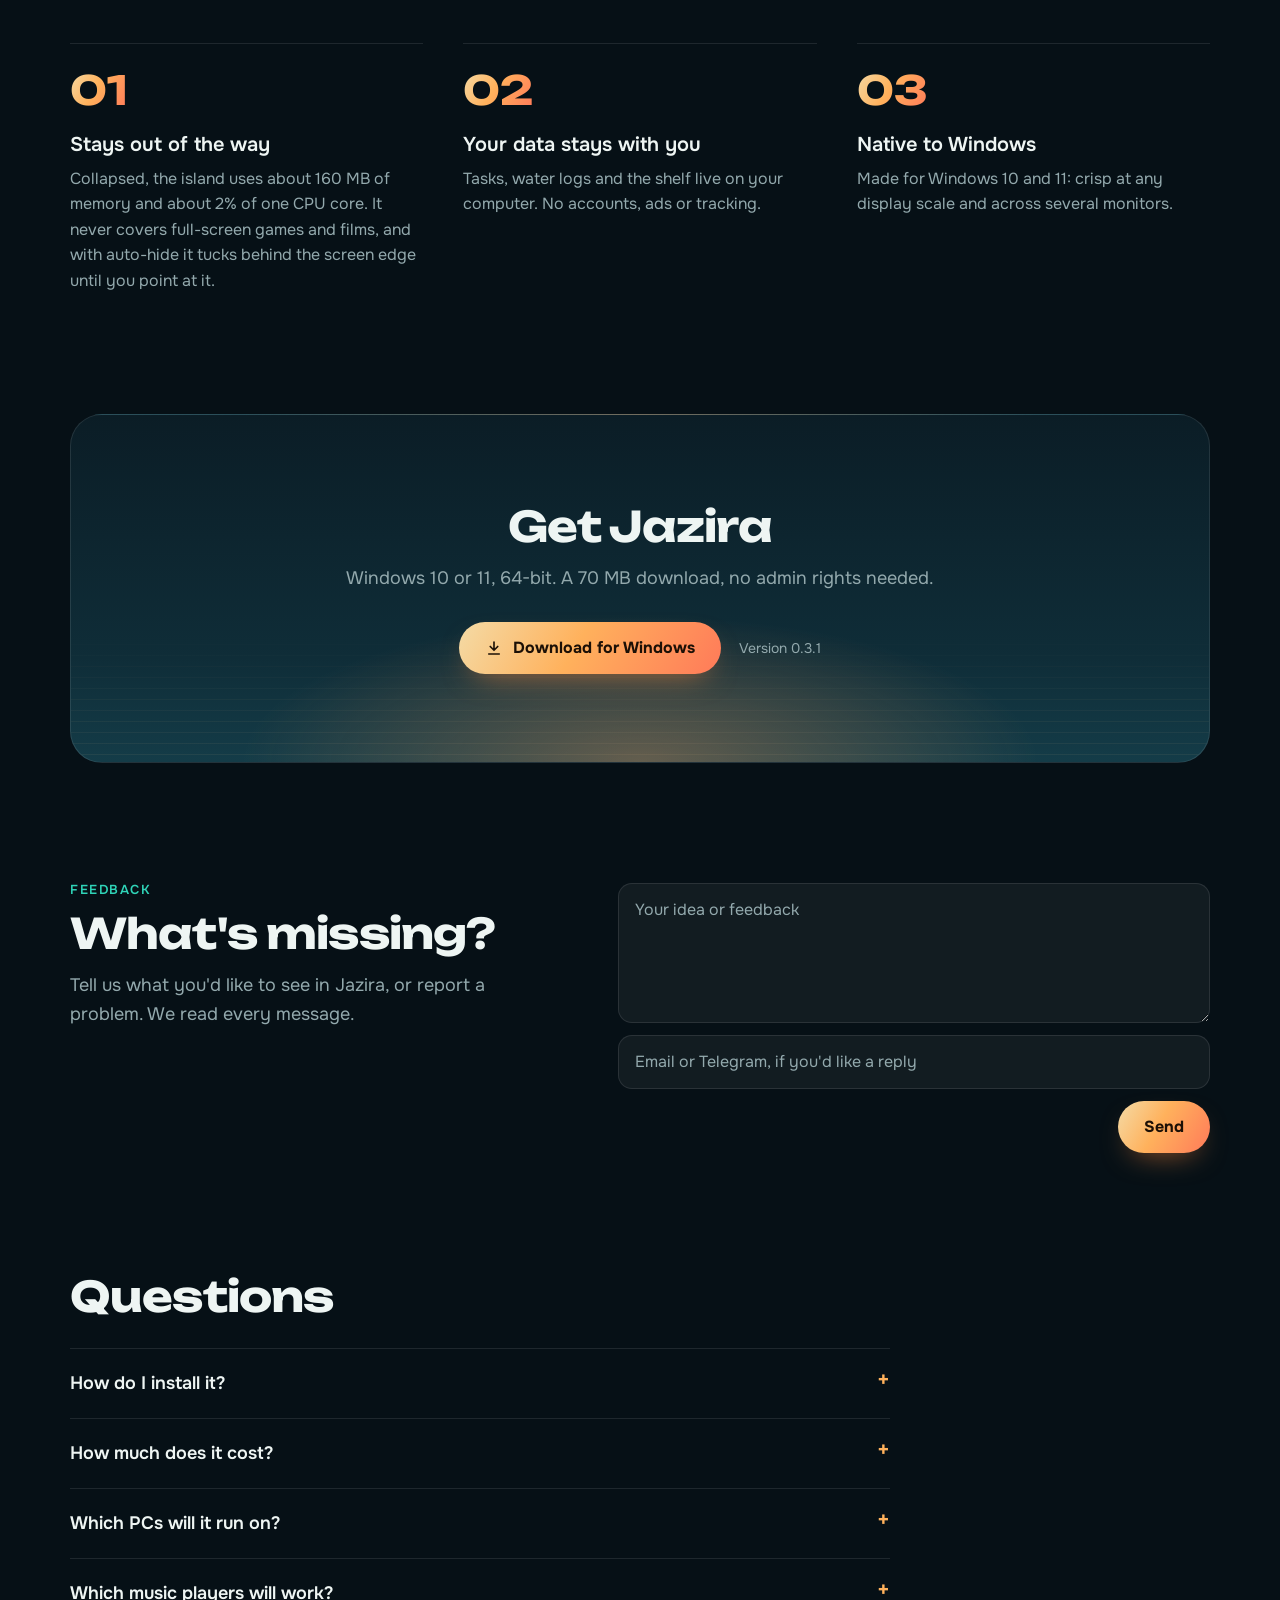
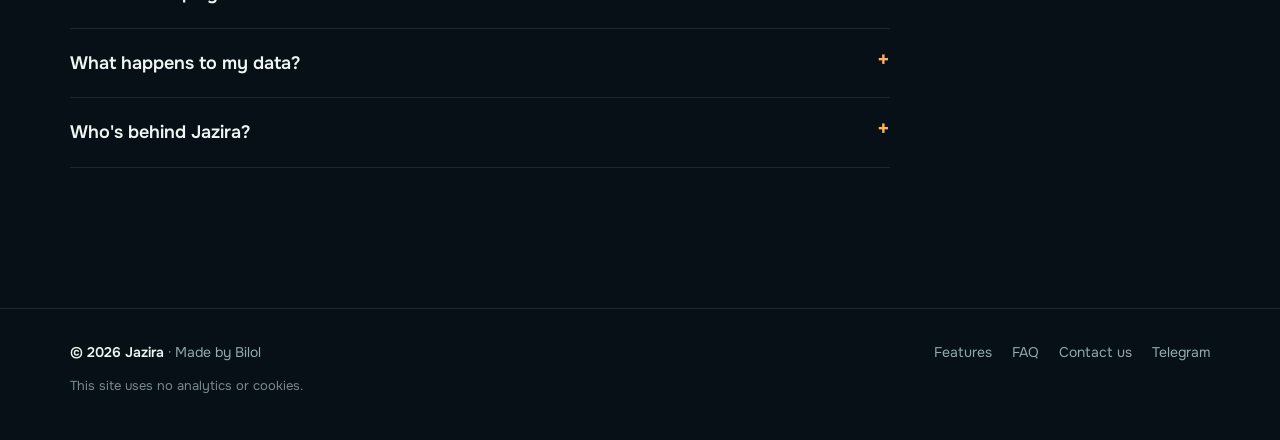
==== commit ba272290: "Сайт и манифест winget переключены на опубликованный релиз 0.3.1 Сайт: - assets/main.js: CONFIG.down" ====
--- a/index.html
+++ b/index.html
@@ -91,7 +91,7 @@
 
         <div class="cta live-only">
           <a class="btn js-dl" href="#waitlist"><svg viewBox="0 0 24 24" fill="none" stroke="currentColor" stroke-width="2.2" stroke-linecap="round" stroke-linejoin="round" aria-hidden="true"><path d="M12 4v11m-5-5 5 5 5-5M5 20h14"/></svg><span data-t="hero.download">Скачать для Windows</span></a>
-          <small data-t="hero.version">Версия 0.3</small>
+          <small data-t="hero.version">Версия 0.3.1</small>
         </div>
       </div>
 
@@ -250,7 +250,7 @@
         <div class="pr-item">
           <span class="pr-num">01</span>
           <h3 data-t="pr1.t">Не мешает работать</h3>
-          <p data-t="pr1.d">Свёрнутый остров занимает около 160 МБ памяти и около 2 % одного ядра процессора. Игры и фильмы во весь экран он не перекрывает.</p>
+          <p data-t="pr1.d">Свёрнутый остров занимает около 160 МБ памяти и около 2 % одного ядра процессора. Игры и фильмы во весь экран он не перекрывает, а с автоскрытием прячется за край экрана, пока вы не подведёте к нему курсор.</p>
         </div>
         <div class="pr-item">
           <span class="pr-num">02</span>
@@ -293,7 +293,7 @@
 
         <div class="cta live-only">
           <a class="btn js-dl" href="#waitlist"><svg viewBox="0 0 24 24" fill="none" stroke="currentColor" stroke-width="2.2" stroke-linecap="round" stroke-linejoin="round" aria-hidden="true"><path d="M12 4v11m-5-5 5 5 5-5M5 20h14"/></svg><span data-t="hero.download">Скачать для Windows</span></a>
-          <small data-t="hero.version">Версия 0.3</small>
+          <small data-t="hero.version">Версия 0.3.1</small>
         </div>
       </div>
     </div>
